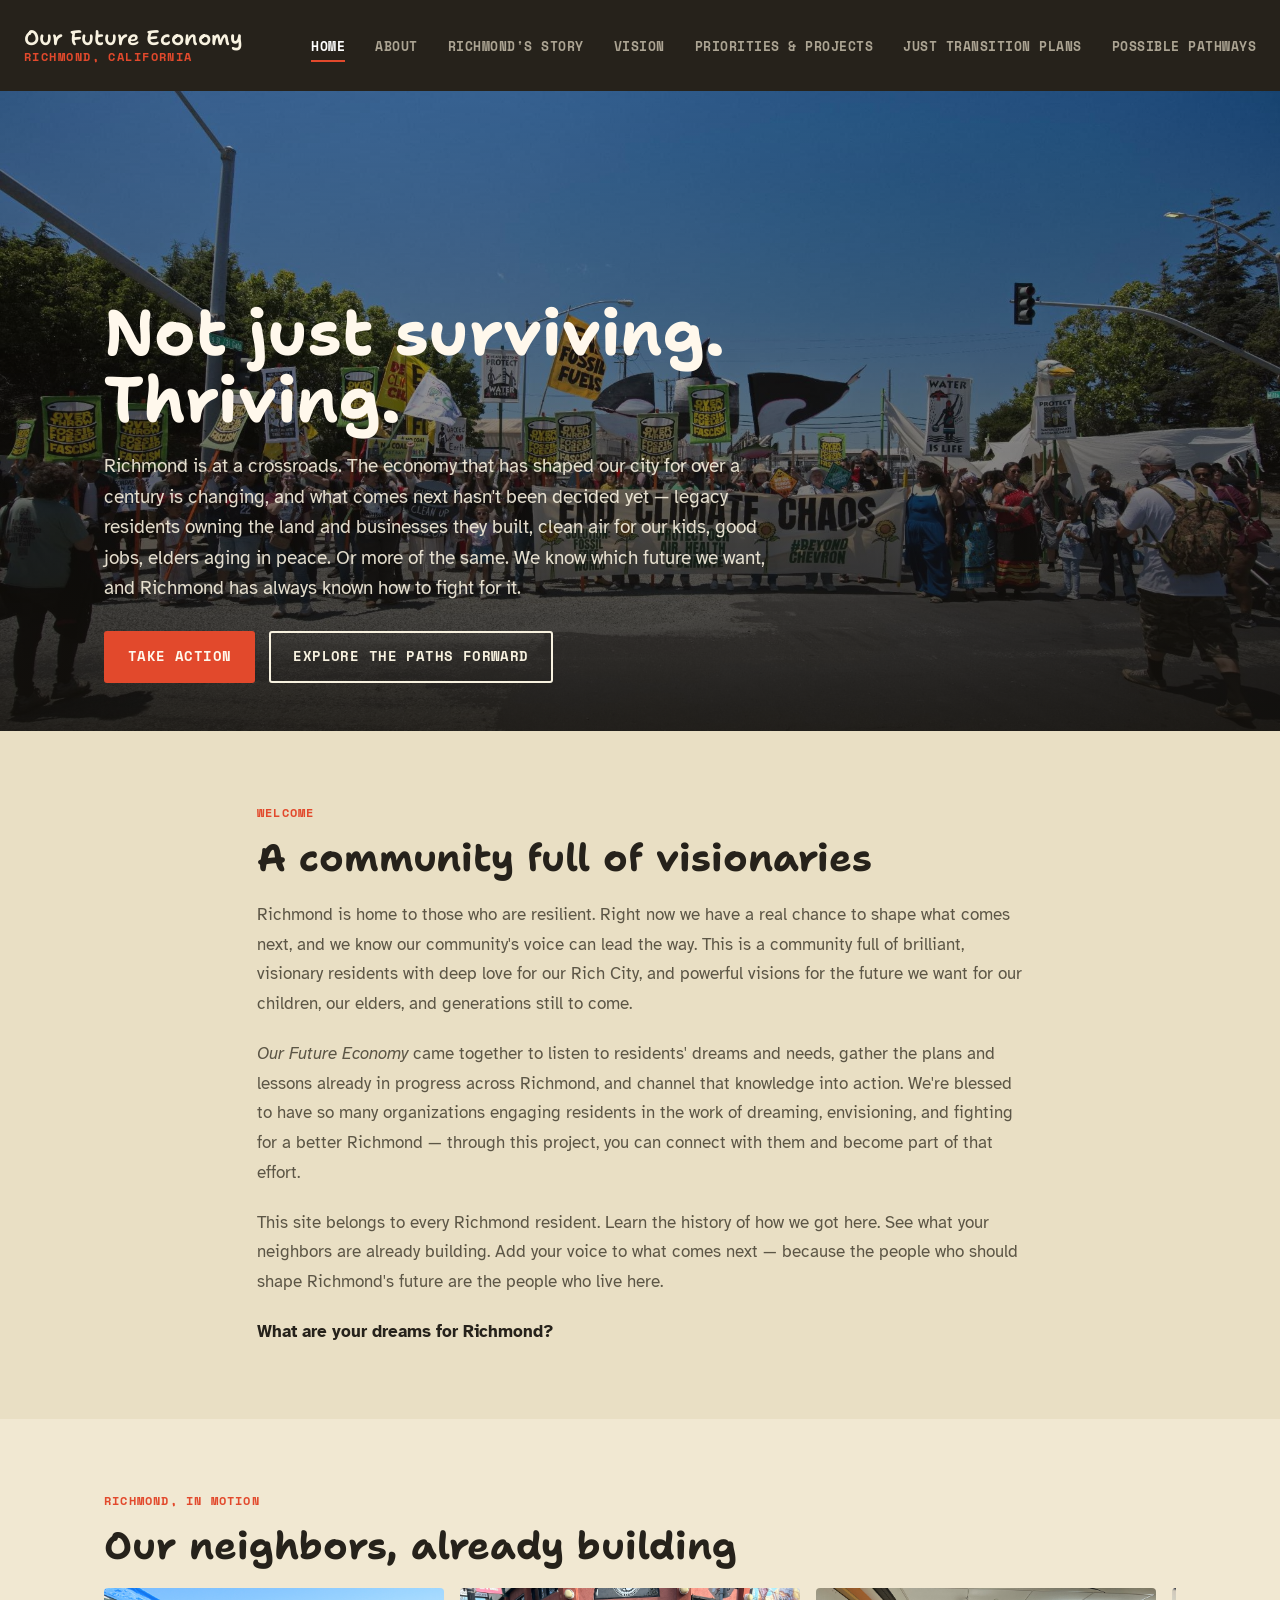
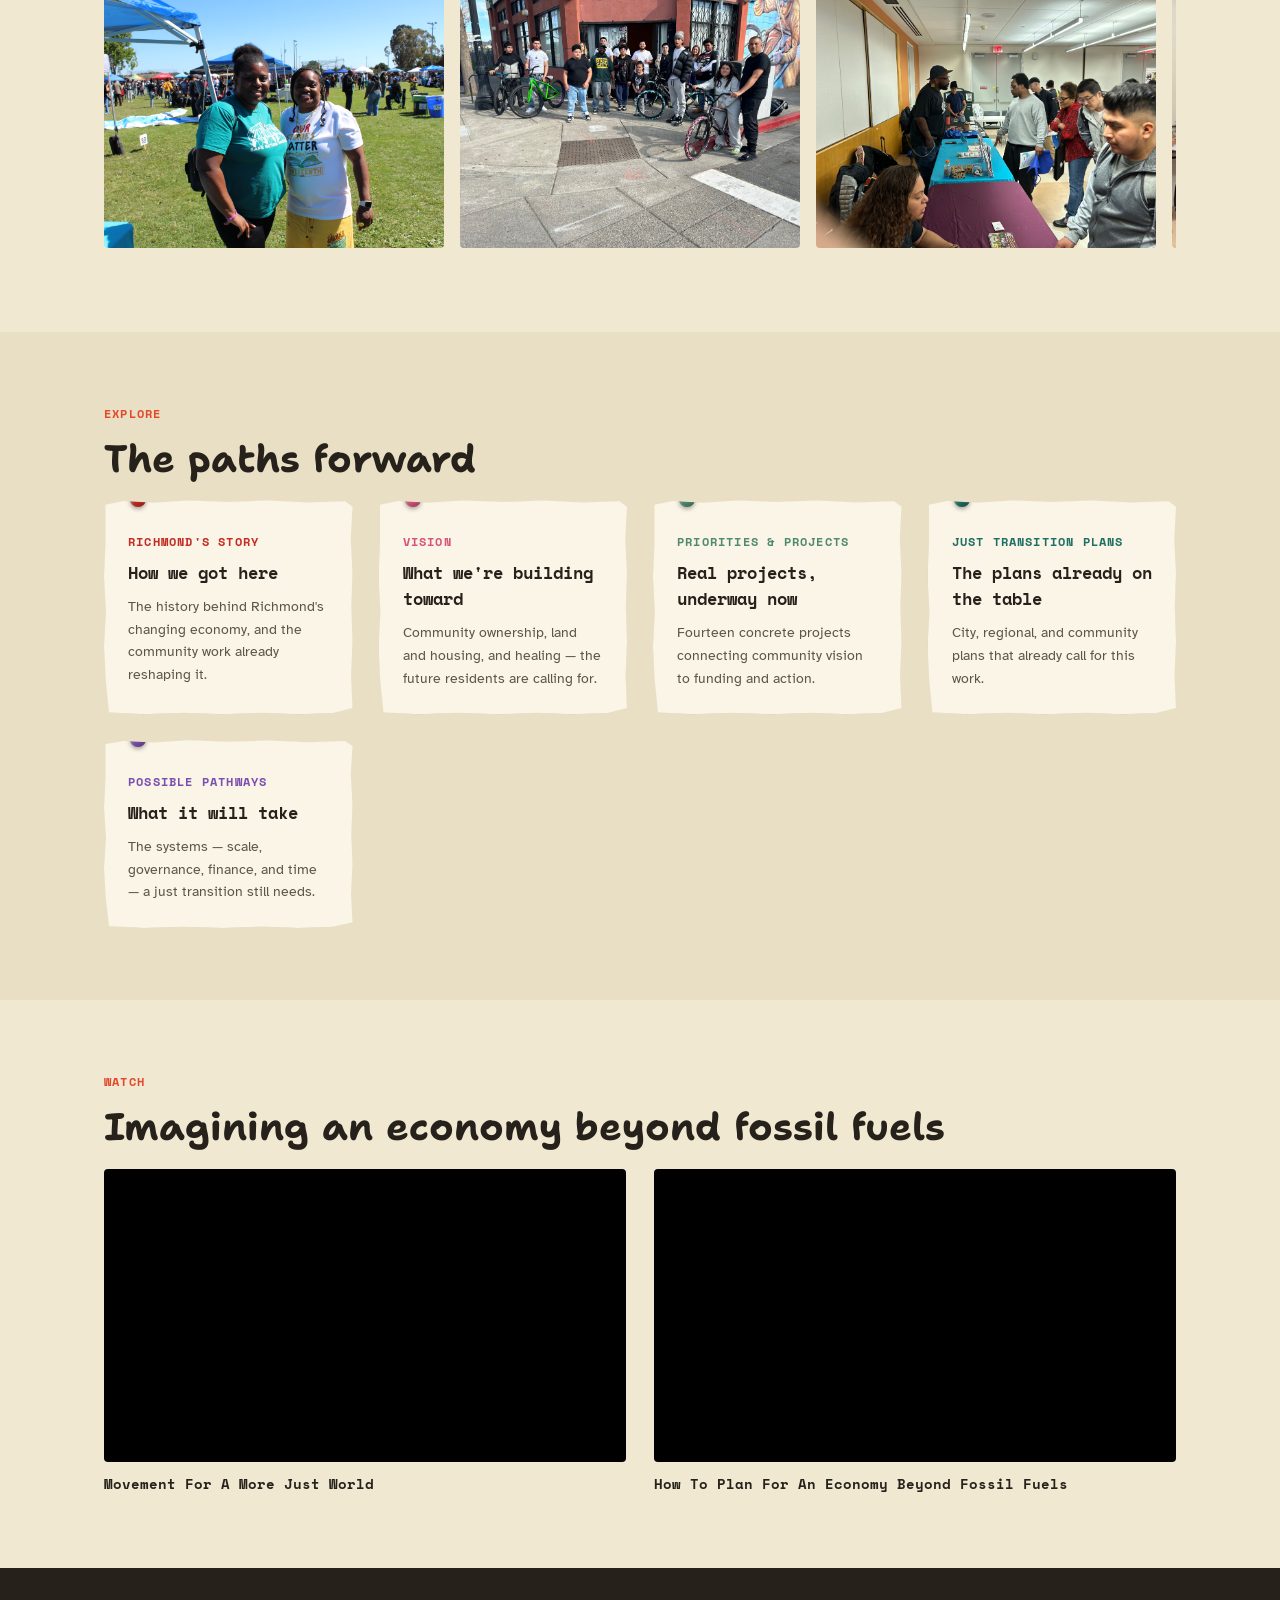
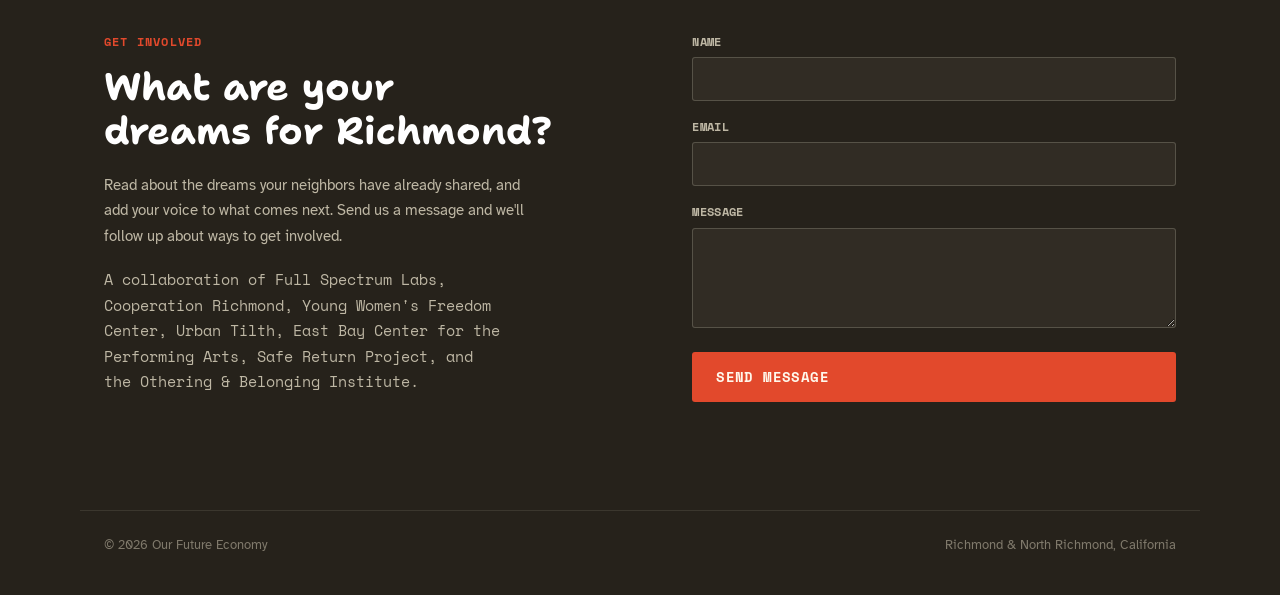
==== index.html @ fc6ba809 "Initial commit: OFE website draft for team review" ====
<!DOCTYPE html>
<html lang="en">
<head>
<meta charset="UTF-8">
<meta name="viewport" content="width=device-width, initial-scale=1.0">
<title>Our Future Economy — Richmond, CA</title>
<meta name="description" content="A community-led vision for Richmond and North Richmond's just transition to an economy beyond fossil fuels.">
<meta name="referrer" content="strict-origin-when-cross-origin">

<link rel="preconnect" href="https://fonts.googleapis.com">
<link rel="preconnect" href="https://fonts.gstatic.com" crossorigin>
<link href="https://fonts.googleapis.com/css2?family=Shantell+Sans:wght@400;600;700&family=Space+Mono:wght@400;700&family=Atkinson+Hyperlegible:wght@400;700&display=swap" rel="stylesheet">
<link rel="stylesheet" href="css/style.css">
</head>
<body class="page-home">
<a class="skip-link" href="#main">Skip to main content</a>

<header class="site-nav">
  <div class="wrap">
    <a class="logo" href="index.html">Our Future Economy<span class="logo-sub">Richmond, California</span></a>
    <button class="nav-toggle" type="button" aria-expanded="false" aria-controls="primary-nav">Menu</button>
    <ul class="nav-links" id="primary-nav">
      <li><a href="index.html" aria-current="page">Home</a></li>
      <li><a href="about.html">About</a></li>
      <li><a href="richmonds-story.html">Richmond's Story</a></li>
      <li><a href="vision.html">Vision</a></li>
      <li><a href="priorities-projects.html">Priorities &amp; Projects</a></li>
      <li><a href="just-transition-plans.html">Just Transition Plans</a></li>
      <li><a href="possible-pathways.html">Possible Pathways</a></li>
    </ul>
  </div>
</header>

<main id="main">

  <section class="hero" style="padding:0;">
    <img class="hero-img" src="assets/images/Home/end-climate-chaos-protest.JPG" alt="A large, diverse crowd of Richmond residents of all ages marching with signs reading &quot;End Climate Chaos,&quot; &quot;Protect Our Air, Health &amp; Climate,&quot; and &quot;Beyond Chevron.&quot;">
    <div class="hero-scrim"></div>
    <div class="hero-content">
      <div class="wrap">
        <h1>Not just surviving.<br>Thriving.</h1>
        <p class="hero-lede">Richmond is at a crossroads. The economy that has shaped our city for over a century is changing, and what comes next hasn't been decided yet — legacy residents owning the land and businesses they built, clean air for our kids, good jobs, elders aging in peace. Or more of the same. We know which future we want, and Richmond has always known how to fight for it.</p>
        <div class="hero-actions">
          <a class="btn btn-primary" href="#contact">Take Action</a>
          <a class="btn btn-outline" href="#paths-forward">Explore the Paths Forward</a>
        </div>
      </div>
    </div>
  </section>

  <section style="background:var(--paper-well);">
    <div class="section-narrow">
      <div class="eyebrow">Welcome</div>
      <h2>A community full of visionaries</h2>
      <div class="lede-copy">
        <p>Richmond is home to those who are resilient. Right now we have a real chance to shape what comes next, and we know our community's voice can lead the way. This is a community full of brilliant, visionary residents with deep love for our Rich City, and powerful visions for the future we want for our children, our elders, and generations still to come.</p>
        <p><em>Our Future Economy</em> came together to listen to residents' dreams and needs, gather the plans and lessons already in progress across Richmond, and channel that knowledge into action. We're blessed to have so many organizations engaging residents in the work of dreaming, envisioning, and fighting for a better Richmond — through this project, you can connect with them and become part of that effort.</p>
        <p>This site belongs to every Richmond resident. Learn the history of how we got here. See what your neighbors are already building. Add your voice to what comes next — because the people who should shape Richmond's future are the people who live here.</p>
        <p class="emphasis">What are your dreams for Richmond?</p>
      </div>
    </div>
  </section>

  <section>
    <div class="wrap">
      <div class="eyebrow">Richmond, in motion</div>
      <h2>Our neighbors, already building</h2>
      <div class="gallery">
        <img src="assets/images/Home/SRP-26 Juneteenth.JPG" alt="Two women smiling together at a Juneteenth community celebration in a park, wearing Safe Return Project and 'Our Stories Matter' shirts.">
        <img src="assets/images/Home/SRP-LAT&X-Bike Exchange26.jpeg" alt="Community members at a bike exchange event.">
        <img src="assets/images/Home/SRP-Outreach_HH25.jpeg" alt="Community outreach event with residents at an information table.">
        <img src="assets/images/Home/srp-presenting.jpeg" alt="A community organizer presenting to a seated group in a workshop space.">
        <img src="assets/images/Home/may-21-small-group.png" alt="Residents in a small-group discussion at a community planning event.">
      </div>
    </div>
  </section>

  <section id="paths-forward" style="background:var(--paper-well);">
    <div class="wrap">
      <div class="eyebrow">Explore</div>
      <h2>The paths forward</h2>
      <div class="paths-grid">
        <a class="card" href="richmonds-story.html" style="--tint:var(--story)">
          <div class="pin"></div>
          <div class="eyebrow">Richmond's Story</div>
          <h3>How we got here</h3>
          <p>The history behind Richmond's changing economy, and the community work already reshaping it.</p>
        </a>
        <a class="card" href="vision.html" style="--tint:var(--vision)">
          <div class="pin"></div>
          <div class="eyebrow">Vision</div>
          <h3>What we're building toward</h3>
          <p>Community ownership, land and housing, and healing — the future residents are calling for.</p>
        </a>
        <a class="card" href="priorities-projects.html" style="--tint:var(--projects)">
          <div class="pin"></div>
          <div class="eyebrow">Priorities &amp; Projects</div>
          <h3>Real projects, underway now</h3>
          <p>Fourteen concrete projects connecting community vision to funding and action.</p>
        </a>
        <a class="card" href="just-transition-plans.html" style="--tint:var(--plans)">
          <div class="pin"></div>
          <div class="eyebrow">Just Transition Plans</div>
          <h3>The plans already on the table</h3>
          <p>City, regional, and community plans that already call for this work.</p>
        </a>
        <a class="card" href="possible-pathways.html" style="--tint:var(--pathways)">
          <div class="pin"></div>
          <div class="eyebrow">Possible Pathways</div>
          <h3>What it will take</h3>
          <p>The systems — scale, governance, finance, and time — a just transition still needs.</p>
        </a>
      </div>
    </div>
  </section>

  <section>
    <div class="wrap">
      <div class="eyebrow">Watch</div>
      <h2>Imagining an economy beyond fossil fuels</h2>
      <div class="videos">
        <div>
          <div class="video-frame">
            <iframe src="https://www.youtube-nocookie.com/embed/zlkIO9d-Bw8" title="Movement For A More Just World" loading="lazy" referrerpolicy="strict-origin-when-cross-origin" allow="accelerometer; autoplay; clipboard-write; encrypted-media; gyroscope; picture-in-picture" allowfullscreen></iframe>
          </div>
          <p class="video-title">Movement For A More Just World</p>
        </div>
        <div>
          <div class="video-frame">
            <iframe src="https://www.youtube-nocookie.com/embed/_YW3OwvtH5U" title="How To Plan For An Economy Beyond Fossil Fuels" loading="lazy" referrerpolicy="strict-origin-when-cross-origin" allow="accelerometer; autoplay; clipboard-write; encrypted-media; gyroscope; picture-in-picture" allowfullscreen></iframe>
          </div>
          <p class="video-title">How To Plan For An Economy Beyond Fossil Fuels</p>
        </div>
      </div>
    </div>
  </section>

</main>

<footer class="site-footer" id="contact">
  <div class="wrap footer-grid">
    <div class="footer-copy">
      <div class="eyebrow">Get involved</div>
      <h2>What are your dreams for Richmond?</h2>
      <p>Read about the dreams your neighbors have already shared, and add your voice to what comes next. Send us a message and we'll follow up about ways to get involved.</p>
      <p class="footer-orgs">A collaboration of Full Spectrum Labs, Cooperation Richmond, Young Women's Freedom Center, Urban Tilth, East Bay Center for the Performing Arts, Safe Return Project, and the Othering &amp; Belonging Institute.</p>
    </div>
    <form class="contact-form" id="contact-form">
      <div class="field">
        <label for="f-name">Name</label>
        <input id="f-name" name="name" type="text" autocomplete="name" required>
      </div>
      <div class="field">
        <label for="f-email">Email</label>
        <input id="f-email" name="email" type="email" autocomplete="email" required>
      </div>
      <div class="field">
        <label for="f-message">Message</label>
        <textarea id="f-message" name="message" required></textarea>
      </div>
      <button class="btn btn-primary" type="submit">Send message</button>
      <p class="form-status" role="status"></p>
    </form>
  </div>
  <div class="wrap legal-line">
    <span>&copy; 2026 Our Future Economy</span>
    <span>Richmond &amp; North Richmond, California</span>
  </div>
</footer>

<script src="js/config.js"></script>
<script src="js/main.js"></script>
</body>
</html>
---- css/style.css ----
/* ===================================================================
   Our Future Economy — design system
   Paper/ink base + one accent color per page (set via body class),
   Shantell Sans for voice, Space Mono for records, Atkinson Hyperlegible for body.
   =================================================================== */

:root{
  --paper:#f1e8d2;
  --paper-card:#faf5e7;
  --paper-well:#e9dfc4;
  --ink:#26221b;
  --sub:#5c5646;
  --line:#d8cba8;

  --home:#e2492c;
  --story:#c42b22;
  --about:#5b4ee0;
  --vision:#d6547a;
  --plans:#1e6e63;
  --pathways:#7a4fb0;
  --projects:#4f8a6f;

  /* current-page accent, overridden per body class below */
  --accent: var(--home);

  --font-display:'Shantell Sans', sans-serif;
  --font-record:'Space Mono', monospace;
  --font-body:'Atkinson Hyperlegible', sans-serif;

  --max: 1120px;
}

body.page-home{ --accent: var(--home); }
body.page-story{ --accent: var(--story); }
body.page-about{ --accent: var(--about); }
body.page-vision{ --accent: var(--vision); }
body.page-plans{ --accent: var(--plans); }
body.page-pathways{ --accent: var(--pathways); }
body.page-projects{ --accent: var(--projects); }

*, *::before, *::after{ box-sizing:border-box; }

html{ scroll-behavior:smooth; }
@media (prefers-reduced-motion: reduce){
  html{ scroll-behavior:auto; }
  *{ animation-duration:0.001ms !important; animation-iteration-count:1 !important; transition-duration:0.001ms !important; }
}

body{
  margin:0;
  overflow-x:hidden;
  background:var(--paper);
  color:var(--ink);
  font-family:var(--font-body);
  font-size:17px;
  line-height:1.6;
  -webkit-font-smoothing:antialiased;
}

img{ max-width:100%; display:block; }

a{ color:inherit; }
a[target="_blank"]::after{
  content:"\2197";
  display:inline-block;
  margin-left:2px;
  font-size:.82em;
  transform:translateY(-1px);
}

.wrap{
  max-width:var(--max);
  margin:0 auto;
  padding:0 24px;
}

/* skip link */
.skip-link{
  position:absolute;
  left:-999px;
  top:0;
  background:#fff;
  color:#000;
  padding:10px 16px;
  z-index:1000;
  border-radius:0 0 4px 0;
}
.skip-link:focus{ left:0; }

:focus-visible{
  outline:3px solid var(--accent);
  outline-offset:2px;
}

/* ---------------- Nav ---------------- */
.site-nav{
  position:sticky;
  top:0;
  z-index:100;
  background:var(--ink);
}
.site-nav .wrap{
  max-width:1400px;
  display:flex;
  align-items:center;
  justify-content:space-between;
  gap:20px;
  padding-top:28px;
  padding-bottom:28px;
}
.site-nav .logo{
  display:flex;
  flex-direction:column;
  align-items:flex-start;
  gap:2px;
  font-family:var(--font-display);
  font-weight:600;
  font-size:21px;
  line-height:1;
  color:#f8f2e0;
  text-decoration:none;
  white-space:nowrap;
}
.site-nav .logo-sub{
  font-family:var(--font-record);
  font-weight:700;
  font-size:12px;
  letter-spacing:.12em;
  text-transform:uppercase;
  color:var(--accent);
}
.nav-toggle{
  display:none;
  background:none;
  border:1px solid #f1e8d244;
  color:#f8f2e0;
  border-radius:4px;
  padding:8px 12px;
  font-size:14px;
  font-family:var(--font-record);
}
.nav-links{
  display:flex;
  gap:30px;
  flex-wrap:wrap;
  list-style:none;
  margin:0;
  padding:0;
}
.nav-links a{
  font-family:'Space Mono', monospace;
  font-size:12.5px;
  font-weight:700;
  letter-spacing:.04em;
  text-transform:uppercase;
  color:#f1e8d2a8;
  text-decoration:none;
  padding-bottom:4px;
  border-bottom:2px solid transparent;
  white-space:nowrap;
}
.nav-links a:hover{ color:#fff; }
.nav-links a[aria-current="page"]{
  color:#fff;
  border-bottom-color:var(--accent);
}

@media (max-width:860px){
  .nav-toggle{ display:inline-block; }
  .nav-links{
    display:none;
    width:100%;
    flex-direction:column;
    gap:14px;
    padding:18px 0 6px;
  }
  .nav-links.open{ display:flex; }
  .site-nav .wrap{ flex-wrap:wrap; }
}

/* ---------------- Nav: "On This Page" section dropdown ---------------- */
.nav-dropdown{ position:relative; }
.nav-dropdown-toggle{
  background:none;
  border:none;
  cursor:pointer;
  display:inline-flex;
  align-items:center;
  gap:5px;
  font-family:'Space Mono', monospace;
  font-size:12.5px;
  font-weight:700;
  letter-spacing:.04em;
  text-transform:uppercase;
  color:#f1e8d2a8;
  padding-bottom:4px;
  border-bottom:2px solid transparent;
}
.nav-dropdown-toggle:hover{ color:#fff; }
.nav-dropdown-toggle::after{
  content:"▾";
  font-size:9px;
  transition:transform .15s ease;
}
.nav-dropdown.open .nav-dropdown-toggle{ color:#fff; }
.nav-dropdown.open .nav-dropdown-toggle::after{ transform:rotate(180deg); }
.nav-dropdown-menu{
  list-style:none;
  margin:0;
  padding:8px 0;
  position:absolute;
  top:calc(100% + 14px);
  right:0;
  background:var(--paper-card);
  border:1.5px solid var(--ink);
  min-width:250px;
  display:none;
  z-index:150;
}
.nav-dropdown.open .nav-dropdown-menu{ display:block; }
.nav-dropdown-menu a{
  display:block;
  padding:9px 18px;
  font-family:var(--font-body);
  font-size:14px;
  font-weight:400;
  text-transform:none;
  letter-spacing:normal;
  color:var(--ink);
  text-decoration:none;
  border-bottom:none;
}
.nav-dropdown-menu a:hover{ background:var(--paper-well); color:var(--accent); }

@media (max-width:860px){
  .nav-dropdown-menu{
    position:static;
    border:none;
    background:none;
    padding:4px 0 0 16px;
    min-width:0;
  }
  .nav-dropdown-toggle{ width:100%; justify-content:space-between; padding-right:2px; }
  .nav-dropdown-menu a{ padding:8px 0; }
}

/* ---------------- Buttons ---------------- */
.btn{
  display:inline-flex;
  align-items:center;
  gap:8px;
  font-family:var(--font-record);
  font-weight:700;
  font-size:13.5px;
  letter-spacing:.03em;
  text-transform:uppercase;
  text-decoration:none;
  padding:13px 22px;
  border-radius:3px;
  border:2px solid transparent;
  cursor:pointer;
}
.btn-primary{
  background:var(--accent);
  color:#fff8ec;
}
.btn-primary:hover{ filter:brightness(1.08); }
.btn-outline{
  background:transparent;
  border-color:var(--ink);
  color:var(--ink);
}
.btn-outline:hover{ background:var(--ink); color:var(--paper); }

/* ---------------- Hero ---------------- */
.hero{
  position:relative;
  color:#fff8ec;
  overflow:hidden;
}
.hero-img{
  width:100%;
  height:min(78vh, 640px);
  object-fit:cover;
  object-position:center 38%;
}
.hero-scrim{
  position:absolute;
  inset:0;
  background:linear-gradient(180deg, rgba(20,17,12,.15) 0%, rgba(20,17,12,.55) 62%, rgba(20,17,12,.86) 100%);
}
.hero-content{
  position:absolute;
  left:0; right:0; bottom:0;
  padding:0 0 48px;
}
.hero-content .wrap{ max-width:var(--max); }
.hero h1{
  font-family:var(--font-display);
  font-weight:700;
  font-size:clamp(36px, 6vw, 64px);
  line-height:1.05;
  margin:0 0 18px;
  text-wrap:balance;
  max-width:16ch;
}
.hero-lede{
  font-size:clamp(16px, 2vw, 19px);
  line-height:1.6;
  max-width:56ch;
  margin:0 0 28px;
  color:#f8f2e0e6;
}
.hero-actions{
  display:flex;
  gap:14px;
  flex-wrap:wrap;
}
.hero-actions .btn-outline{
  border-color:#f8f2e0;
  color:#f8f2e0;
}
.hero-actions .btn-outline:hover{ background:#f8f2e0; color:var(--ink); }

/* ---------------- Sections ---------------- */
section{ padding:72px 0; }
.section-narrow{ max-width:74ch; margin:0 auto; padding-left:24px; padding-right:24px; }

.eyebrow{
  font-family:var(--font-record);
  font-size:12px;
  font-weight:700;
  letter-spacing:.1em;
  text-transform:uppercase;
  color:var(--accent);
  margin:0 0 14px;
}
h2{
  font-family:var(--font-display);
  font-weight:700;
  font-size:clamp(26px, 3.6vw, 38px);
  line-height:1.15;
  margin:0 0 20px;
  text-wrap:balance;
}
.lede-copy p{
  font-size:17px;
  line-height:1.75;
  color:var(--sub);
  margin:0 0 20px;
}
.lede-copy p.emphasis{
  color:var(--ink);
  font-weight:700;
}
.lede-copy p:last-child{ margin-bottom:0; }

.callout{
  background:var(--paper-well);
  border-radius:6px;
  padding:36px 32px;
  margin-top:12px;
  text-align:center;
}
.callout h3{
  font-family:var(--font-display);
  font-size:clamp(22px,3vw,28px);
  margin:0 0 18px;
}

/* ---------------- Torn-edge cards ---------------- */
.card{
  --tint: var(--accent);
  background:var(--paper-card);
  padding:26px 24px 24px;
  position:relative;
  border-radius:2px;
  box-shadow:0 8px 20px -14px rgba(0,0,0,.4);
  clip-path: polygon(
    0.6% 2%, 8% 0.3%, 20% 1.1%, 34% 0%, 50% 0.8%, 66% 0.1%, 82% 1%, 97% 0.4%, 100% 3%,
    99.3% 18%, 100% 34%, 99.5% 50%, 100% 66%, 99.4% 82%, 100% 97%,
    92% 99.4%, 78% 100%, 64% 99.2%, 48% 100%, 32% 99.3%, 16% 100%, 2% 99%,
    0.7% 84%, 0% 68%, 0.8% 52%, 0% 36%, 0.6% 20%
  );
  text-decoration:none;
  color:inherit;
  display:block;
}
.card .pin{
  position:absolute;
  top:-9px;
  left:26px;
  width:16px;
  height:16px;
  border-radius:50%;
  background:var(--tint);
  box-shadow:0 2px 4px rgba(0,0,0,.35), inset -2px -2px 4px rgba(0,0,0,.25), inset 1.5px 1.5px 3px rgba(255,255,255,.4);
}
.card .eyebrow{ color:var(--tint); margin:6px 0 8px; }
.card h3{
  font-family:var(--font-record);
  font-size:16.5px;
  font-weight:700;
  margin:0 0 10px;
}
.card p{ font-size:14px; line-height:1.62; color:var(--sub); margin:0; }

.paths-grid{
  display:grid;
  grid-template-columns:repeat(auto-fit, minmax(230px, 1fr));
  gap:26px;
}

/* ---------------- Photo gallery ---------------- */
.gallery{
  display:grid;
  grid-auto-flow:column;
  grid-auto-columns:minmax(340px, 460px);
  gap:16px;
  overflow-x:auto;
  padding-bottom:12px;
  scroll-snap-type:x proximity;
}
.gallery img{
  scroll-snap-align:start;
  border-radius:4px;
  height:260px;
  object-fit:cover;
  width:100%;
}

/* ---------------- Video section ---------------- */
.videos{
  display:grid;
  grid-template-columns:repeat(auto-fit, minmax(300px,1fr));
  gap:28px;
}
.video-frame{
  position:relative;
  padding-top:56.25%;
  background:#000;
  border-radius:4px;
  overflow:hidden;
}
.video-frame iframe{
  position:absolute;
  inset:0;
  width:100%;
  height:100%;
  border:0;
}
.video-title{
  font-family:var(--font-record);
  font-size:13.5px;
  font-weight:700;
  margin:12px 0 0;
}
#community-voices{ padding-top:0; }
.videos-compact{
  grid-template-columns:repeat(4, 1fr);
  max-width:none;
  gap:16px;
}
@media (max-width:640px){
  .videos-compact{ grid-template-columns:repeat(2, 1fr); }
}
.video-frame-photo{ padding-top:100%; }
.video-frame-photo img{
  position:absolute;
  inset:0;
  width:100%;
  height:100%;
  object-fit:cover;
}
.play-badge{
  position:absolute;
  top:14px;
  right:14px;
  width:40px;
  height:40px;
  border-radius:50%;
  background:rgba(0,0,0,.6);
  color:#fff;
  display:flex;
  align-items:center;
  justify-content:center;
  font-size:14px;
  line-height:1;
}

/* ---------------- Interior page header (title-card image) ---------------- */
.page-header{
  padding:80px 0 4px;
  text-align:center;
}
.page-header img.title-card{
  max-width:420px;
  width:70%;
  margin:0 auto 1px;
}
/* ------- page-kicker is the eyebrow text over the title --------------- */
.page-header .page-kicker{
  font-family:var(--font-record);
  font-size:13px;
  font-weight:700;
  letter-spacing:.08em;
  text-transform:uppercase;
  color:var(--accent);
  margin-bottom:22px;
}

/* Richmond's Story header: title card centered like every other page,
   with the companion illustration pinned beside it via absolute positioning
   so it doesn't pull the title off-center. */
.page-header-story{
  position:relative;
}
.page-header-story .title-card{
  position:relative;
  left:-60px;
}
.page-header-story .title-side-art{
  position:static;
  max-width:210px;
  width:54%;
  margin:16px auto 0;
  opacity:.85;
}
@media (min-width:641px){
  .page-header-story .title-side-art{
    position:absolute;
    top:50%;
    right:4%;
    transform:translateY(-50%);
    max-width:320px;
    width:27%;
    margin:0;
  }
}

/* Priorities & Projects header: plain centered title card, no side art. */
.page-header-projects{ position:relative; }

/* ---------------- Disclosure ("Read more") ---------------- */
details.disclosure{
  margin-top:18px;
}
details.disclosure > summary{
  cursor:pointer;
  font-family:var(--font-record);
  font-size:13px;
  font-weight:700;
  letter-spacing:.02em;
  color:var(--accent);
  list-style:none;
  display:inline-flex;
  align-items:center;
  gap:7px;
  padding:4px 0;
}
details.disclosure > summary::-webkit-details-marker{ display:none; }
details.disclosure > summary::before{
  content:"+";
  display:inline-flex;
  align-items:center;
  justify-content:center;
  width:18px; height:18px;
  border-radius:50%;
  border:1.5px solid var(--accent);
  font-size:13px;
  line-height:1;
}
details.disclosure[open] > summary::before{ content:"–"; }
details.disclosure > summary:focus-visible{
  outline:2px solid var(--accent);
  outline-offset:3px;
  border-radius:3px;
}
details.disclosure .disclosure-body{
  margin-top:16px;
  padding-top:16px;
  border-top:1px solid var(--line);
}
details.disclosure .disclosure-body p{
  font-size:15.5px;
  line-height:1.72;
  color:var(--sub);
  margin:0 0 16px;
}
details.disclosure .disclosure-body p:last-child{ margin-bottom:0; }
details.disclosure .disclosure-body ul{
  margin:0 0 16px;
  padding-left:22px;
  color:var(--sub);
}
details.disclosure .disclosure-body ul li{
  font-size:15.5px;
  line-height:1.65;
  margin-bottom:8px;
}
details.disclosure .disclosure-body a{ color:var(--accent); text-decoration-thickness:1.5px; }

/* ---------------- Numbered timeline ---------------- */
.timeline{
  list-style:none;
  margin:0;
  padding:0;
  counter-reset:step;
  max-width:74ch;
}
.timeline li{
  counter-increment:step;
  display:grid;
  grid-template-columns:44px 1fr;
  gap:16px;
  padding:16px 0;
  border-top:1px solid var(--line);
}
.timeline li:first-child{ border-top:none; }
.timeline li::before{
  content:counter(step, decimal-leading-zero);
  font-family:var(--font-record);
  font-weight:700;
  font-size:16px;
  color:var(--accent);
  line-height:1.6;
}
.timeline .when{
  font-family:var(--font-record);
  font-size:14.5px;
  font-weight:700;
  text-transform:uppercase;
  letter-spacing:.04em;
  color:var(--ink);
  display:block;
  margin-bottom:3px;
}
.timeline p{
  font-size:17px;
  line-height:1.6;
  color:var(--sub);
  margin:0;
}
.timeline a{ color:var(--accent); font-weight:700; }

/* ---------------- Bio cards ---------------- */
.bio-grid{
  display:grid;
  grid-template-columns:repeat(auto-fit, minmax(280px, 1fr));
  gap:24px;
}
.bio-card{
  --tint: var(--accent);
}
.bio-card .bio-logo{
  display:flex;
  align-items:center;
  justify-content:center;
  height:44px;
  margin:2px 0 14px;
}
.bio-card .bio-logo img{
  display:block;
  width:auto;
  height:auto;
  max-height:100%;
  max-width:170px;
  object-fit:contain;
}
.bio-card h3{
  font-family:var(--font-record);
  font-size:16px;
  font-weight:700;
  margin:2px 0 10px;
  color:var(--ink);
}
.bio-card p{
  font-size:14.5px;
  line-height:1.65;
  color:var(--sub);
  margin:0 0 4px;
}
.bio-card figure{ margin:16px 0 0; }
.bio-card figure img{ border-radius:3px; }
.bio-card figure figcaption{
  font-family:var(--font-record);
  font-size:10.5px;
  color:var(--sub);
  margin-top:6px;
}

/* ---------------- Timeline + side photos layout ---------------- */
.timeline-layout{
  display:grid;
  grid-template-columns:1.15fr 1fr;
  gap:48px;
  align-items:start;
}
@media (max-width:860px){
  .timeline-layout{ grid-template-columns:1fr; }
}
.timeline-photos{
  display:grid;
  grid-template-columns:1fr;
  gap:44px;
  max-width:300px;
  justify-self:center;
  margin-top:16px;
}
.timeline-photos figure{ margin:0; }
.timeline-photos img{
  width:100%;
  height:150px;
  object-fit:cover;
  border-radius:5px;
  box-shadow:0 6px 14px -10px rgba(0,0,0,.4);
}
.timeline-photos figcaption{
  font-family:var(--font-record);
  font-size:11px;
  color:var(--sub);
  margin-top:8px;
}

/* ---------------- Alternating spine timeline (Changing Economies) ---------------- */
.spine-timeline{
  position:relative;
  margin-top:8px;
}
.spine-timeline::before{
  content:"";
  position:absolute;
  left:50%;
  top:0;
  bottom:0;
  width:2px;
  background:var(--line);
  transform:translateX(-1px);
}
.spine-row{
  position:relative;
  display:grid;
  grid-template-columns:1fr 52px 1fr;
  align-items:start;
}
.spine-row .dot-col{
  grid-column:2;
  display:flex;
  justify-content:center;
  padding-top:30px;
}
.spine-row .dot{
  width:15px;
  height:15px;
  border-radius:50%;
  background:var(--accent);
  box-shadow:0 0 0 5px var(--paper);
  position:relative;
  z-index:2;
}
.spine-card{
  display:flex;
  align-items:flex-start;
  gap:16px;
  padding:26px 0;
  max-width:500px;
}
.spine-card-text{ flex:1; min-width:0; }
.spine-card-media{
  flex:0 0 88px;
  width:88px;
  height:88px;
  border-radius:6px;
  overflow:hidden;
  box-shadow:0 6px 14px -10px rgba(0,0,0,.4);
}
.spine-card-media img{
  width:100%;
  height:100%;
  object-fit:cover;
  display:block;
}
.spine-row.era-left .spine-card{ grid-column:1; justify-self:end; padding-right:32px; }
.spine-row.era-right .spine-card{ grid-column:3; justify-self:start; padding-left:32px; }
.spine-row.era-left .spine-card-text{ text-align:right; }
.spine-row.era-right .spine-card-text{ text-align:left; }
.spine-card .when{
  display:block;
  font-family:var(--font-record);
  font-size:12.5px;
  font-weight:700;
  letter-spacing:.04em;
  text-transform:uppercase;
  color:var(--accent);
  margin-bottom:6px;
}
.spine-card h3{
  font-family:var(--font-display);
  font-size:21px;
  font-weight:700;
  margin:0 0 10px;
}
.spine-card p{ font-size:15px; line-height:1.65; color:var(--sub); margin:0 0 12px; }
.spine-row.era-left .disclosure-body{ text-align:left; }

.spine-connector{
  position:relative;
  display:grid;
  grid-template-columns:1fr 52px 1fr;
  align-items:center;
  min-height:100px;
  padding:8px 0;
}
.spine-connector .connector-text{
  grid-column:1 / -1;
  position:relative;
  z-index:2;
  text-align:center;
  font-family:var(--font-record);
  font-style:normal;
  font-weight:600;
  font-size:16px;
  line-height:1.35;
  color:var(--accent);
  max-width:550px;
  margin:0 auto;
  padding:4px 4px;
  background:var(--paper-well);
}
.spine-connector .connector-text::before,
.spine-connector .connector-text::after{
  content:"";
  display:inline-block;
  width:14px;
  height:1px;
  background:var(--accent);
  vertical-align:middle;
  margin:0 8px;
}

@media (max-width:820px){
  .spine-timeline::before{ left:20px; }
  .spine-row{ grid-template-columns:40px 1fr; }
  .spine-row .dot-col{ grid-column:1; justify-content:flex-start; padding-top:8px; }
  .spine-card-media{ flex:0 0 64px; width:64px; height:64px; }
  .spine-row.era-left .spine-card-text,
  .spine-row.era-right .spine-card-text{ text-align:left; }
  .spine-row.era-left .spine-card,
  .spine-row.era-right .spine-card{
    grid-column:2;
    justify-self:start;
    padding:14px 0 16px 16px;
    max-width:none;
  }
  .spine-connector{ grid-template-columns:40px 1fr; min-height:0; }
  .spine-connector .connector-text{
    grid-column:2;
    text-align:left;
    margin:0;
    max-width:none;
    padding:14px 0 14px 14px;
    background:none;
  }
}

/* ---------------- Grouped milestones list ---------------- */
.milestone-group{ margin-bottom:40px; }
.milestone-group:last-child{ margin-bottom:0; }
.milestone-group h3{
  font-family:var(--font-record);
  font-size:20px;
  font-weight:700;
  letter-spacing:.06em;
  text-transform:uppercase;
  color:var(--accent);
  border-bottom:1px solid var(--line);
  padding-bottom:10px;
  margin:0 0 16px;
}
.milestone-list{
  list-style:none;
  margin:0;
  padding:0 0 0 26px;
  position:relative;
}
.milestone-list::before{
  content:"";
  position:absolute;
  left:5px;
  top:8px;
  bottom:8px;
  width:1px;
  background:var(--line);
}
.milestone-list li{
  position:relative;
  background:var(--paper-card);
  border:1px solid var(--line);
  border-radius:6px;
  padding:14px 16px;
  margin:0 0 12px;
  font-size:15.5px;
  line-height:1.6;
  color:var(--sub);
}
.milestone-list li:last-child{ margin-bottom:0; }
.milestone-list > li::before{
  content:"";
  position:absolute;
  left:-21px;
  top:22px;
  width:9px;
  height:9px;
  border-radius:50%;
  background:var(--accent);
  box-shadow:0 0 0 3px var(--paper);
}
.milestone-list li.sub{
  list-style:none;
  margin-left:22px;
  margin-top:-2px;
  padding:10px 14px;
  font-size:13.5px;
  background:var(--paper);
  border-style:dashed;
}
.milestone-list .milestone-list{ padding-left:0; margin-top:10px; }
.milestone-list .milestone-list::before{ display:none; }
.milestone-list li.sub::before{ content:none; }
.milestone-list li.highlight{
  background:var(--paper);
  border-color:var(--accent);
  border-left-width:4px;
}
.milestone-list li.highlight::before{
  width:11px;
  height:11px;
  left:-22px;
}
.milestone-list a{ color:var(--accent); font-weight:700; text-decoration-thickness:1.5px; }

.entry-tag{
  display:inline;
  font-family:var(--font-record);
  font-size:16.5px;
  font-weight:700;
  letter-spacing:.02em;
  text-transform:uppercase;
  color:var(--accent);
}
.entry-year{
  display:inline;
  font-family:var(--font-record);
  font-size:16.5px;
  font-weight:700;
  color:var(--sub);
  margin-left:8px;
}
.entry-year::before{ content:"— "; color:var(--line); }
.entry-title{
  display:block;
  font-size:16.5px;
  font-weight:700;
  color:var(--ink);
  margin:4px 0 4px;
  line-height:1.35;
}
.entry-title a{
  color:var(--ink);
  text-decoration:underline;
  text-decoration-color:var(--accent);
  text-decoration-thickness:1.5px;
}
.entry-title a:hover{ color:var(--accent); }
.entry-desc{
  margin:0;
  color:var(--sub);
  font-size:14.5px;
  line-height:1.55;
}
.milestone-list li.highlight .entry-tag,
.milestone-list li.highlight .entry-year,
.milestone-list li.highlight .entry-title{ font-size:17.5px; }

@media(max-width:640px){
  .milestone-list{ padding-left:20px; }
  .milestone-list::before{ left:4px; }
  .milestone-list > li::before{ left:-16px; width:7px; height:7px; }
  .milestone-list li.highlight::before{ width:9px; height:9px; left:-17px; }
}

/* ---------------- Vision themes (image + copy + related projects) ---------------- */
.vision-theme{
  display:grid;
  grid-template-columns:220px 1fr;
  gap:40px;
  align-items:start;
  margin-top:8px;
}
@media (max-width:760px){
  .vision-theme{ grid-template-columns:1fr; }
}
.vision-theme-media{
  width:100%;
  aspect-ratio:4 / 5;
  border:1.5px dashed var(--line);
  border-radius:6px;
  background:var(--paper-card);
  display:flex;
  align-items:center;
  justify-content:center;
  text-align:center;
  color:var(--sub);
  font-family:var(--font-record);
  font-size:11px;
  letter-spacing:.04em;
  text-transform:uppercase;
  line-height:1.5;
  position:sticky;
  top:96px;
}
.vision-theme-body .lede-copy{ max-width:66ch; }

.related-projects{
  margin-top:28px;
  padding-top:20px;
  border-top:1px solid var(--line);
}
.related-projects-label{
  display:block;
  font-family:var(--font-record);
  font-size:12px;
  font-weight:700;
  letter-spacing:.06em;
  text-transform:uppercase;
  color:var(--accent);
  margin-bottom:10px;
}
.related-projects ul{
  list-style:none;
  margin:0;
  padding:0;
  display:flex;
  flex-wrap:wrap;
  gap:10px;
}
.related-projects li a{
  display:inline-block;
  font-family:var(--font-record);
  font-size:12.5px;
  font-weight:700;
  color:var(--ink);
  background:var(--paper-card);
  border:1px solid var(--line);
  padding:7px 14px;
  border-radius:20px;
  text-decoration:none;
}
.related-projects li a:hover{ border-color:var(--accent); color:var(--accent); }
.related-projects li a[target="_blank"]::after{ content:none; }

/* ---------------- Light-background form (Vision page: share your ideas) ---------------- */
.idea-form{
  display:flex;
  flex-direction:column;
  gap:22px;
}
.idea-form .field{ border:0; margin:0; padding:0; }
.idea-form .field label,
.idea-form .field legend{
  display:block;
  font-family:var(--font-record);
  font-size:12px;
  font-weight:700;
  letter-spacing:.03em;
  text-transform:uppercase;
  color:var(--sub);
  margin-bottom:10px;
  padding:0;
}
.idea-form .field input[type="text"],
.idea-form .field textarea{
  width:100%;
  font-family:var(--font-body);
  font-size:15px;
  padding:12px 14px;
  border-radius:3px;
  border:1px solid var(--line);
  background:var(--paper-card);
  color:var(--ink);
}
.idea-form .field input[type="text"]:focus,
.idea-form .field textarea:focus{
  outline:2px solid var(--accent);
  outline-offset:1px;
}
.idea-form .field textarea{ resize:vertical; min-height:110px; }

.checkbox-grid{
  display:grid;
  grid-template-columns:repeat(auto-fit, minmax(220px, 1fr));
  gap:12px 20px;
}
.checkbox-grid label{
  display:flex;
  align-items:flex-start;
  gap:10px;
  font-family:var(--font-body);
  font-size:14.5px;
  font-weight:400;
  text-transform:none;
  letter-spacing:normal;
  color:var(--ink);
  line-height:1.4;
  cursor:pointer;
  margin:0;
}
.checkbox-grid input[type="checkbox"]{
  margin-top:3px;
  accent-color:var(--accent);
  width:16px;
  height:16px;
  flex:0 0 16px;
  padding:0;
  border:1px solid var(--line);
  background:var(--paper-card);
  color:inherit;
}
.idea-form .form-status{
  font-family:var(--font-record);
  font-size:13px;
  color:var(--sub);
  min-height:1.4em;
  margin:12px 0 0;
}
.idea-form .form-status[data-state="ok"]{ color:#3f7d52; }
.idea-form .form-status[data-state="error"]{ color:#b1462f; }

/* ---------------- Footer / contact ---------------- */
.site-footer{
  background:var(--ink);
  color:#f1e8d2;
  padding:64px 0 40px;
}
.site-footer h2{ color:#fff; }
.site-footer .eyebrow{ color:var(--accent); }
.footer-grid{
  display:grid;
  grid-template-columns:1.1fr 1fr;
  gap:56px;
}
@media (max-width:760px){
  .footer-grid{ grid-template-columns:1fr; gap:40px; }
}
.footer-copy p{
  color:#f1e8d2c0;
  font-size:15px;
  line-height:1.7;
  max-width:44ch;
}
.footer-orgs{
  margin-top:18px;
  font-family:var(--font-record);
  font-size:12px;
  color:#f1e8d290;
  line-height:1.8;
}

.contact-form{
  display:flex;
  flex-direction:column;
  gap:16px;
}
.field label{
  display:block;
  font-family:var(--font-record);
  font-size:12px;
  font-weight:700;
  letter-spacing:.03em;
  text-transform:uppercase;
  color:#f1e8d2c0;
  margin-bottom:6px;
}
.field input, .field textarea{
  width:100%;
  font-family:var(--font-body);
  font-size:15px;
  padding:12px 14px;
  border-radius:3px;
  border:1px solid #f1e8d233;
  background:#f1e8d20d;
  color:#fff8ec;
}
.field input:focus, .field textarea:focus{
  background:#f1e8d21a;
}
.field textarea{ resize:vertical; min-height:100px; }
.form-status{
  font-family:var(--font-record);
  font-size:13px;
  min-height:1.4em;
}
.form-status[data-state="ok"]{ color:#8fd3a8; }
.form-status[data-state="error"]{ color:#f0a58a; }

.legal-line{
  margin-top:48px;
  padding-top:24px;
  border-top:1px solid #f1e8d21a;
  font-size:12.5px;
  color:#f1e8d270;
  display:flex;
  justify-content:space-between;
  flex-wrap:wrap;
  gap:10px;
}

/* ---------------- Plan card ("Card Catalog") ---------------- */
.plan-grid{
  display:grid;
  grid-template-columns:repeat(auto-fit, minmax(340px, 1fr));
  gap:28px;
  align-items:stretch;
}
.catalog-card{
  display:flex;
  flex-direction:column;
  height:100%;
  background:var(--paper-card);
  padding:28px 26px 24px;
  border-radius:2px;
  box-shadow:0 8px 20px -14px rgba(0,0,0,.4);
  clip-path: polygon(
    0.6% 2%, 8% 0.3%, 20% 1.1%, 34% 0%, 50% 0.8%, 66% 0.1%, 82% 1%, 97% 0.4%, 100% 3%,
    99.3% 18%, 100% 34%, 99.5% 50%, 100% 66%, 99.4% 82%, 100% 97%,
    92% 99.4%, 78% 100%, 64% 99.2%, 48% 100%, 32% 99.3%, 16% 100%, 2% 99%,
    0.7% 84%, 0% 68%, 0.8% 52%, 0% 36%, 0.6% 20%
  );
}
.catalog-stamp{
  display:inline-flex;
  align-items:center;
  align-self:flex-start;
  font-family:var(--font-record);
  font-size:12px;
  font-weight:700;
  letter-spacing:.07em;
  text-transform:uppercase;
  color:var(--paper-card);
  background:var(--accent);
  border-radius:2px;
  padding:6px 12px;
  transform:rotate(-1.5deg);
}
.catalog-card h3{
  font-family:var(--font-display);
  font-weight:700;
  font-size:21px;
  margin:16px 0 4px;
  line-height:1.25;
}
.catalog-source{
  font-style:italic;
  font-size:13px;
  color:var(--sub);
  margin:0 0 14px;
}
.catalog-card p.desc{ font-size:14.5px; line-height:1.65; color:var(--ink); margin:0 0 16px; }
.catalog-tags{ display:flex; flex-wrap:wrap; gap:10px; margin:0 0 14px; }
.catalog-tags span{
  font-family:var(--font-record);
  font-size:11px;
  font-weight:700;
  letter-spacing:.03em;
  color:var(--accent);
  background:transparent;
  border:1px solid var(--accent);
  border-radius:3px;
  padding:5px 12px;
}
.catalog-cadence{ font-size:12.5px; font-style:italic; color:var(--sub); margin:0 0 20px; }
.catalog-actions{ display:flex; flex-wrap:wrap; gap:10px; margin-top:auto; }

.btn-accent-outline{
  background:transparent;
  border-color:var(--tint, var(--accent));
  color:var(--tint, var(--accent));
}
.btn-accent-outline:hover{
  background:var(--tint, var(--accent));
  color:var(--paper-card);
  border-color:var(--tint, var(--accent));
}

/* Plan card modal — "catalog drawer" */
.modal-backdrop{
  position:fixed;
  inset:0;
  background:rgba(20,17,12,.55);
  z-index:200;
  display:none;
  align-items:flex-start;
  justify-content:center;
  padding:5vh 20px;
  overflow-y:auto;
}
.modal-backdrop.open{ display:flex; }
.catalog-modal{
  position:relative;
  width:min(620px, 100%);
  background:var(--paper);
  border:2px solid var(--ink);
  padding:34px 32px 30px;
  margin:auto 0;
}
.catalog-modal::before{
  content:"";
  position:absolute;
  left:32px;
  right:32px;
  top:10px;
  height:3px;
  border-top:1.5px solid var(--line);
  border-bottom:1.5px solid var(--line);
}
.modal-close{
  position:absolute;
  top:16px;
  right:16px;
  width:36px;
  height:36px;
  border:1.5px solid var(--ink);
  background:var(--paper);
  color:var(--ink);
  font-size:18px;
  line-height:1;
  cursor:pointer;
  border-radius:2px;
}
.catalog-modal h2{
  font-family:var(--font-display);
  font-weight:700;
  font-size:26px;
  margin:18px 0 4px;
  line-height:1.2;
}
.modal-section{ margin-top:24px; }
.modal-section-label{
  font-family:var(--font-record);
  font-size:12px;
  font-weight:700;
  letter-spacing:.06em;
  text-transform:uppercase;
  color:var(--accent);
  border-bottom:2px solid var(--accent);
  padding-bottom:8px;
  margin-bottom:12px;
}
.modal-section p{ font-size:14.5px; line-height:1.68; color:var(--ink); margin:0 0 10px; }
.modal-section p:last-child{ margin-bottom:0; }
.catalog-group{ margin-bottom:10px; }
.catalog-group:last-child{ margin-bottom:0; }
.catalog-group-name{
  display:flex;
  align-items:center;
  gap:8px;
  font-weight:700;
  font-size:12px;
  letter-spacing:.04em;
  text-transform:uppercase;
  color:var(--sub);
  margin-bottom:2px;
}
.catalog-group-name::before{
  content:"";
  width:6px;
  height:6px;
  background:var(--accent);
  flex:none;
}
.catalog-doclist{ list-style:none; margin:0 0 0 14px; padding:0; }
.catalog-doclist li{
  padding:4px 0;
  border-bottom:1px dashed var(--line);
  font-size:13.5px;
  line-height:1.4;
}
.catalog-doclist li:last-child{ border-bottom:none; }
.catalog-doclist .doc-title-row{
  display:flex;
  align-items:baseline;
  justify-content:space-between;
  gap:10px;
}
.catalog-doclist a, .catalog-doclist .doc-name{ font-weight:700; color:var(--accent); }
.catalog-doclist .doc-date{
  font-family:var(--font-record);
  font-size:10.5px;
  color:var(--sub);
  white-space:nowrap;
  flex:none;
}
.catalog-doclist .doc-desc{ display:block; color:var(--sub); margin-top:1px; font-size:12.5px; line-height:1.45; }
.catalog-modal .modal-cta{
  display:flex;
  align-items:center;
  justify-content:center;
  gap:8px;
  width:100%;
  margin-top:26px;
  padding-top:22px;
  border-top:1px solid var(--line);
}
.catalog-modal .modal-cta .btn{ width:100%; justify-content:center; }

@media (max-width:520px){
  .catalog-modal{ padding:26px 20px 24px; }
}

/* ---------------- Shared modal detail-view parts (Plan + Project cards) ---------------- */
.item-list{ display:flex; flex-direction:column; }
.item-row{ padding:12px 0; border-bottom:1px dashed var(--line); }
.item-row:first-child{ padding-top:0; }
.item-row:last-child{ padding-bottom:0; border-bottom:none; }
.item-label{ font-weight:700; font-size:14px; color:var(--ink); margin-bottom:3px; }
.item-body{ font-size:13.5px; line-height:1.55; color:var(--sub); }
.credit-row{ display:flex; justify-content:space-between; gap:16px; padding:9px 0; border-bottom:1px dashed var(--line); font-size:13.5px; }
.credit-row:last-child{ border-bottom:none; }
.credit-org{ font-weight:700; color:var(--ink); }
.credit-role{ color:var(--sub); text-align:right; white-space:nowrap; }

.contact-block{ margin:0; }
.contact-label{
  font-family:var(--font-record);
  font-size:11.5px;
  font-weight:700;
  text-transform:uppercase;
  letter-spacing:.06em;
  color:var(--sub);
  margin-bottom:3px;
}
.contact-name{ font-weight:700; font-size:14.5px; color:var(--ink); line-height:1.3; }
.contact-title{ font-size:13px; color:var(--sub); margin-top:1px; line-height:1.3; }
.contact-email{ font-size:13px; margin-top:2px; }

/* ---------------- Project card ("Priority Ticket") ---------------- */
.project-grid{
  display:grid;
  grid-template-columns:repeat(auto-fit, minmax(360px, 1fr));
  gap:28px;
  align-items:stretch;
}
.ticket-card{
  height:100%;
  display:flex;
  background:var(--paper-card);
  border-radius:2px;
  box-shadow:0 8px 20px -14px rgba(0,0,0,.4);
  overflow:hidden;
}
.ticket-stub{
  flex:0 0 56px;
  background:var(--tint, var(--accent));
  color:var(--paper-card);
  display:flex;
  align-items:center;
  justify-content:center;
  position:relative;
  background-image: repeating-linear-gradient(to bottom, transparent 0 6px, rgba(0,0,0,.14) 6px 7px);
}
.ticket-stub::after{
  content:"";
  position:absolute;
  right:-1px;
  top:0;
  bottom:0;
  width:0;
  border-right:2px dashed var(--paper-card);
}
.ticket-stub span{
  writing-mode:vertical-rl;
  transform:rotate(180deg);
  font-family:var(--font-record);
  font-weight:700;
  font-size:11px;
  letter-spacing:.1em;
  text-transform:uppercase;
}
.ticket-body{
  display:flex;
  flex-direction:column;
  padding:22px 24px 22px 22px;
  flex:1;
  min-width:0;
}
.ticket-card h3{
  font-family:var(--font-display);
  font-weight:700;
  font-size:21px;
  margin:0 0 12px;
  line-height:1.2;
}
.ticket-card p.desc{ font-size:14px; line-height:1.6; color:var(--sub); margin:0 0 14px; }
.ticket-chips{ display:flex; flex-wrap:wrap; gap:8px; margin:0 0 16px; }
.ticket-chips span{
  font-family:var(--font-record);
  font-size:10.5px;
  color:var(--ink);
  background:var(--paper);
  border-radius:20px;
  padding:5px 11px;
}
.ticket-footer{
  font-family:var(--font-record);
  font-size:11px;
  color:var(--sub);
  margin:0 0 18px;
  line-height:1.6;
}
.ticket-footer b{ color:var(--ink); }
.ticket-actions{ display:flex; flex-wrap:wrap; gap:10px; margin-top:auto; }

.ticket-modal{
  position:relative;
  width:min(640px, 100%);
  background:var(--paper);
  border:2px solid var(--ink);
  margin:auto 0;
  overflow:hidden;
  max-height:86vh;
  display:flex;
  flex-direction:column;
}
.ticket-modal-scroll{ overflow-y:auto; flex:1 1 auto; min-height:0; }
.ticket-modal-banner{
  background:var(--tint, var(--accent));
  color:var(--paper-card);
  padding:20px 32px;
}
.ticket-modal-banner .kicker{
  font-family:var(--font-record);
  font-size:11px;
  font-weight:700;
  text-transform:uppercase;
  letter-spacing:.08em;
  opacity:.85;
}
.ticket-modal-banner h2{ font-family:var(--font-display); font-weight:700; font-size:24px; margin:4px 0 0; }
.ticket-modal-body{ padding:28px 32px 30px; }
.ticket-modal .modal-close{ background:var(--tint, var(--accent)); border-color:var(--paper-card); color:var(--paper-card); }
.ticket-modal-footer{
  flex:0 0 auto;
  background:var(--paper-well);
  border-top:2px solid var(--ink);
  padding:12px 32px;
  box-shadow:0 -8px 16px -14px rgba(0,0,0,.35);
}
.ticket-modal-footer-row{
  display:flex;
  align-items:center;
  justify-content:space-between;
  gap:20px;
}
.ticket-modal-footer .btn{ flex:0 0 auto; white-space:nowrap; }

@media (max-width:520px){
  .ticket-card{ max-width:100%; }
  .ticket-modal-body{ padding:24px 20px 26px; }
  .ticket-modal-footer{ padding:12px 20px; }
  .ticket-modal-footer-row{ flex-direction:column; align-items:stretch; gap:14px; }
  .ticket-modal-footer .btn{ justify-content:center; }
}

/* Priority buckets — each borrows a different page's accent color */
.bucket-ownership{ --tint: var(--home); }
.bucket-housing{ --tint: var(--story); }
.bucket-green{ --tint: var(--plans); }
.bucket-workforce{ --tint: var(--about); }
.bucket-health{ --tint: var(--vision); }
.bucket-transportation{ --tint: var(--pathways); }

.bucket-legend{
  display:flex;
  flex-wrap:wrap;
  gap:10px 20px;
  margin:0 0 32px;
}
.bucket-legend a{
  display:inline-flex;
  align-items:center;
  gap:7px;
  font-family:var(--font-record);
  font-size:12px;
  font-weight:700;
  color:var(--ink);
  text-decoration:none;
}
.bucket-legend a:hover{ color:var(--tint); }
.bucket-legend a::before{
  content:"";
  width:11px;
  height:11px;
  border-radius:50%;
  background:var(--tint);
  flex:0 0 auto;
}

.bucket-section{ margin:0 0 52px; }
.bucket-section:last-child{ margin-bottom:0; }
.bucket-section-header{
  display:flex;
  align-items:baseline;
  gap:12px;
  flex-wrap:wrap;
  margin:0 0 20px;
  padding-bottom:12px;
  border-bottom:2px solid var(--tint);
  scroll-margin-top:110px;
}
.bucket-section-header .bucket-dot{
  width:13px;
  height:13px;
  border-radius:50%;
  background:var(--tint);
  flex:0 0 auto;
}
.bucket-section-header h3{
  font-family:var(--font-display);
  font-weight:700;
  font-size:clamp(20px, 2.4vw, 25px);
  margin:0;
  line-height:1.2;
}
.bucket-section-count{
  font-family:var(--font-record);
  font-size:12px;
  font-weight:700;
  text-transform:uppercase;
  letter-spacing:.06em;
  color:var(--sub);
}
.bucket-section .project-grid{ margin-bottom:0; }

/* Transportation is the thinnest bucket (1 project) — a second cyclist
   riding along the header's rule line balances the section visually. */
.bucket-section-header .bucket-section-art{
  height:52px;
  width:auto;
  margin-left:auto;
  align-self:flex-end;
}

/* ---------------- Universal feedback banner (full-bleed, floating text) ---------------- */
.universal-feedback{
  width:100vw;
  position:relative;
  left:50%;
  margin-left:-50vw;
  background:color-mix(in srgb, var(--accent) 10%, var(--paper-well));
  padding:34px 24px;
}
.universal-feedback-inner{
  max-width:840px;
  margin:0 auto;
  text-align:center;
}
.universal-feedback-label{
  font-family:var(--font-record);
  font-size:12px;
  font-weight:700;
  letter-spacing:.08em;
  text-transform:uppercase;
  color:var(--accent);
  margin:0 0 10px;
}
.universal-feedback p{
  font-size:15.5px;
  line-height:1.8;
  color:var(--ink);
  margin:0;
}

/* ---------------- Possible Pathways: "What Still Needs Resolution" boxes ---------------- */
.resolution-grid{
  display:grid;
  grid-template-columns:repeat(auto-fit, minmax(280px, 1fr));
  gap:20px;
  margin-top:8px;
}
.resolution-box{
  background:var(--paper-card);
  border-radius:4px;
  padding:22px 24px;
}
.resolution-box-title{
  font-family:var(--font-display);
  font-weight:700;
  font-size:19px;
  color:var(--accent);
  margin:0 0 8px;
}
.resolution-summary{
  font-size:15px;
  line-height:1.6;
  color:var(--ink);
  margin:0;
}
.resolution-box details.disclosure{ margin-top:14px; }

/* ---------------- Possible Pathways: "Towards Alternatives" essay section ---------------- */
#towards-alternatives{
  position:relative;
  background-image:url("../assets/images/Projects and Priorities/downtown.jpeg");
  background-size:cover;
  background-position:center;
  background-repeat:no-repeat;
  padding:64px 0;
}
#connecting-the-pieces{
  position:relative;
  background-image:url("../assets/images/Just Transition Plans/refinery_skyline_2.jpg");
  background-size:cover;
  background-position:center;
  background-repeat:no-repeat;
}
#connecting-the-pieces .section-narrow{
  background:rgba(250,245,231,.92);
  border:2px solid var(--ink);
  border-radius:4px;
  padding:36px 40px;
}
.essay-card{
  background:var(--paper-card);
  border:2px solid var(--ink);
  border-radius:4px;
  padding:28px 30px;
  max-width:600px;
}
.essay-kicker{
  font-family:var(--font-record);
  font-size:12px;
  font-weight:700;
  letter-spacing:.08em;
  text-transform:uppercase;
  color:var(--accent);
  margin:0 0 10px;
}
.essay-card h3{
  font-family:var(--font-display);
  font-weight:700;
  font-size:23px;
  margin:0 0 12px;
  line-height:1.2;
}
.essay-card p{
  font-size:15.5px;
  line-height:1.68;
  color:var(--sub);
  margin:0 0 20px;
}
.essay-modal{
  position:relative;
  width:min(760px, 100%);
  max-height:88vh;
  overflow-y:auto;
  background:var(--paper);
  border:2px solid var(--ink);
  padding:36px 40px 40px;
  margin:auto 0;
}
.essay-modal h2{
  font-family:var(--font-display);
  font-weight:700;
  font-size:28px;
  margin:0 28px 18px 0;
  line-height:1.2;
}
.essay-modal p{
  font-size:15.5px;
  line-height:1.75;
  color:var(--ink);
  margin:0 0 16px;
}
.essay-modal p:last-child{ margin-bottom:0; }
@media (max-width:520px){
  .essay-modal{ padding:26px 20px 30px; }
}

/* ---------------- Possible Pathways: Intervention card ("Borrowed & Imagined") ---------------- */
.intervention-grid{
  display:grid;
  grid-template-columns:repeat(auto-fit, minmax(340px, 1fr));
  gap:28px;
  margin-top:8px;
  align-items:start;
}
.intervention-card{
  background:var(--paper-card);
  border:2px solid var(--accent);
  border-radius:4px;
  padding:20px 22px 26px;
}
.intervention-top{
  display:flex;
  justify-content:space-between;
  align-items:baseline;
  gap:12px;
  margin-bottom:14px;
}
.intervention-tag{
  font-family:var(--font-display);
  font-style:italic;
  font-weight:600;
  font-size:15px;
  color:var(--accent);
}
.read-more-link{
  background:none;
  border:none;
  padding:0;
  cursor:pointer;
  font-family:var(--font-display);
  font-style:italic;
  font-weight:500;
  font-size:14px;
  color:var(--sub);
}
.read-more-link:hover{ color:var(--accent); }
.intervention-pill{
  display:flex;
  align-items:center;
  background:var(--accent);
  border-radius:40px;
  padding:14px 22px;
  margin-bottom:16px;
}
.intervention-pill span{
  font-family:var(--font-display);
  font-weight:700;
  font-size:16px;
  color:var(--paper-card);
  text-transform:uppercase;
  line-height:1.25;
}
.intervention-summary{
  color:var(--accent);
  font-size:14.5px;
  line-height:1.6;
  margin:0 0 20px;
}
.case-note{ position:relative; }
.case-note-body{
  position:relative;
  background:var(--paper);
  box-shadow:0 6px 14px -10px rgba(0,0,0,.4);
  padding:14px 16px;
  border-radius:2px;
}
.case-note-head{
  display:flex;
  flex-direction:column;
  gap:4px;
  margin-bottom:8px;
}
.case-note-label{
  font-family:var(--font-record);
  font-size:15px;
  font-weight:700;
  letter-spacing:.06em;
  text-transform:uppercase;
  color:var(--accent);
}
.case-note-location{
  font-family:var(--font-display);
  font-weight:700;
  font-size:18px;
  color:var(--accent);
  line-height:1.25;
}
.case-note-body p{ margin:0; font-size:13px; line-height:1.55; color:var(--ink); }
.intervention-actions{ margin-top:18px; }

.intervention-modal{
  position:relative;
  width:min(920px, 100%);
  max-height:90vh;
  overflow-y:auto;
  background:var(--paper);
  border:2px solid var(--accent);
  border-radius:4px;
  padding:30px 36px 40px;
  margin:auto 0;
}
.modal-top{
  display:flex;
  justify-content:space-between;
  align-items:baseline;
  margin-bottom:20px;
  padding-right:44px;
}
.modal-head{
  display:flex;
  gap:28px;
  align-items:center;
  flex-wrap:wrap;
  margin-bottom:24px;
}
.modal-head .intervention-pill{ margin-bottom:0; flex:0 0 auto; }
.modal-head .intervention-summary{ flex:1 1 320px; margin:0; font-size:16px; }
.modal-divider{ border-top:1.5px solid var(--line); margin:0 0 28px; }
.modal-grid{ display:grid; grid-template-columns:1fr 1fr; gap:28px; }
.modal-col{ display:flex; flex-direction:column; gap:24px; }
.gray-box{ background:var(--paper-well); border-radius:4px; padding:18px 20px; }
.gray-box-heading{ font-family:var(--font-body); font-weight:700; font-size:15px; color:var(--accent); margin:0 0 10px; }
.gray-box p{ font-size:14px; line-height:1.65; color:var(--ink); margin:0 0 10px; white-space:pre-line; }
.gray-box p:last-child{ margin-bottom:0; }
.case-detail-wrap{ position:relative; }
.case-detail-note{
  position:relative;
  width:92%;
  margin:20px auto 0;
  background:var(--paper-card);
  box-shadow:0 8px 18px -10px rgba(0,0,0,.4);
  transform:rotate(2deg);
  padding:18px 20px;
  border-radius:2px;
  z-index:2;
}
.case-detail-note h4{ font-family:var(--font-body); font-weight:700; font-size:17px; color:var(--accent); margin:0 0 9px; }
.case-detail-note p{ font-size:15px; line-height:1.6; color:var(--ink); margin:0 0 14px; white-space:pre-line; }
.case-detail-note p:last-child{ margin-bottom:0; }
.takeaway{
  margin-top:24px;
  background:var(--paper-well);
  border-left:4px solid var(--accent);
  border-radius:0 4px 4px 0;
  padding:20px 24px;
}
.takeaway-label{
  font-family:var(--font-record);
  font-size:11.5px;
  font-weight:700;
  text-transform:uppercase;
  letter-spacing:.06em;
  color:var(--accent);
  margin-bottom:8px;
}
.takeaway p{ font-size:14.5px; line-height:1.65; color:var(--ink); margin:0; }

@media (max-width:760px){
  .modal-grid{ grid-template-columns:1fr; }
  .case-detail-wrap{ margin-top:8px; }
  .case-detail-note{ width:100%; transform:none; margin:16px 0 0; }
}
@media (max-width:520px){
  .intervention-card{ max-width:100%; }
  .intervention-modal{ padding:24px 20px 30px; }
}
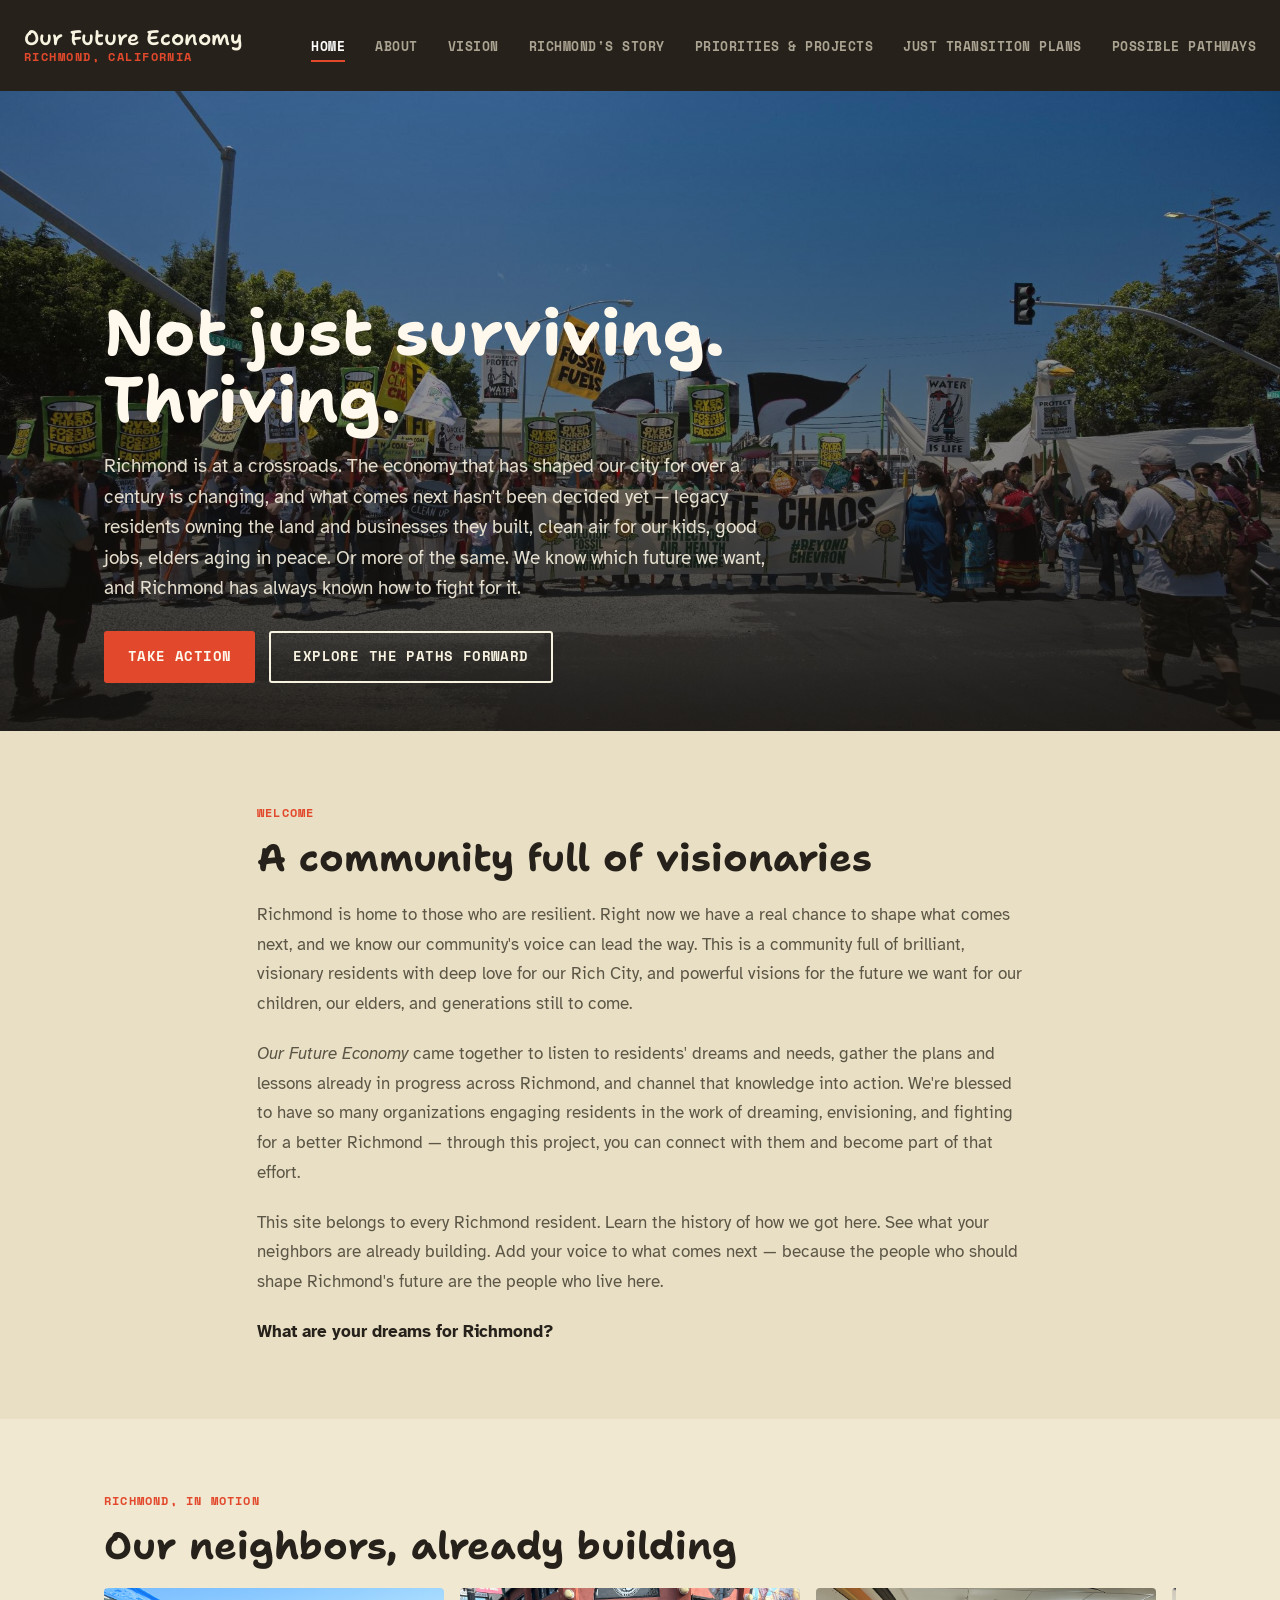
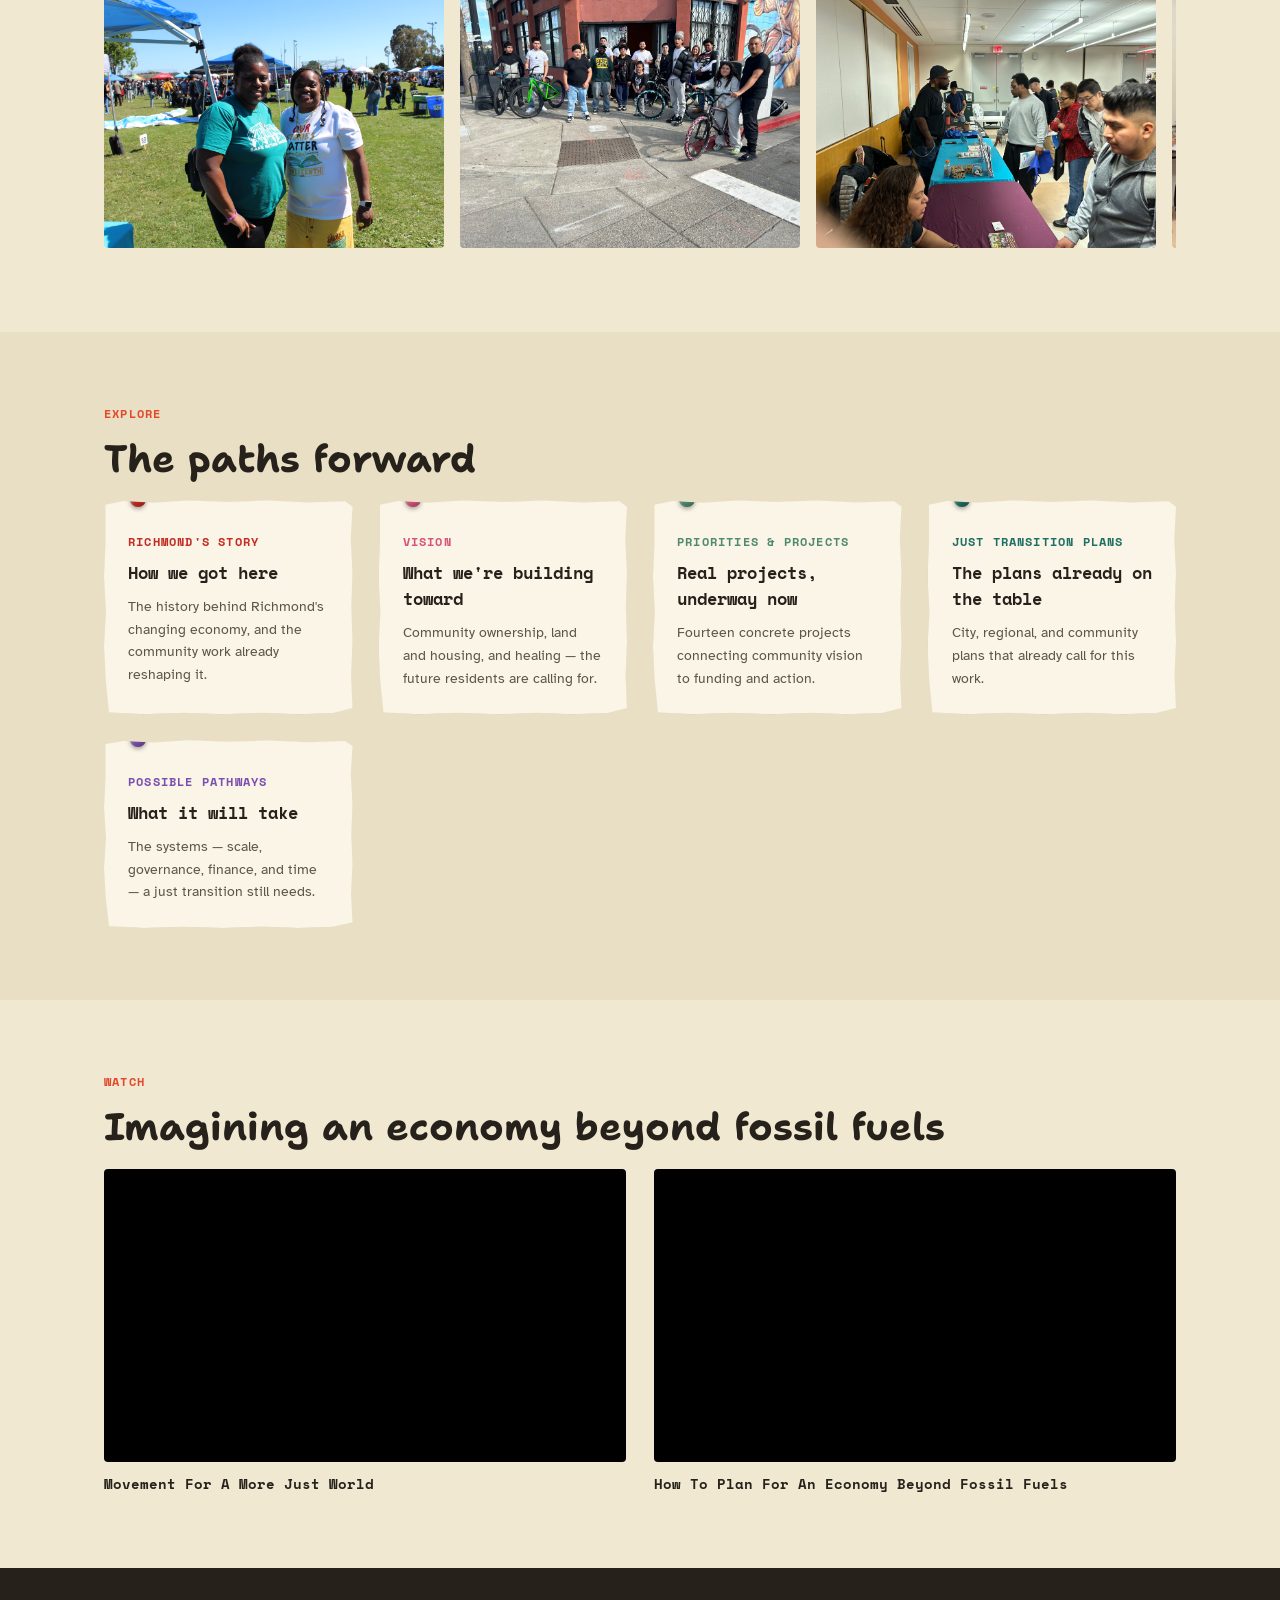
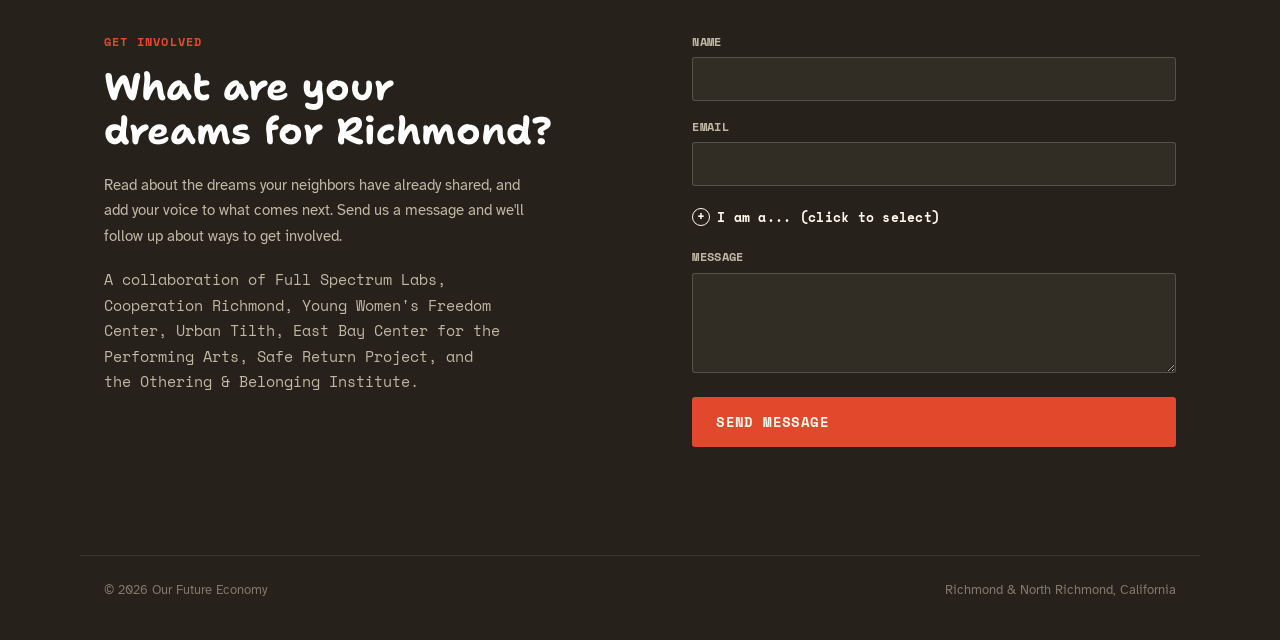
==== commit 68ec2c8a: "tier 1 edits" ====
--- a/index.html
+++ b/index.html
@@ -22,8 +22,8 @@
     <ul class="nav-links" id="primary-nav">
       <li><a href="index.html" aria-current="page">Home</a></li>
       <li><a href="about.html">About</a></li>
+      <li><a href="vision.html">Vision</a></li>
       <li><a href="richmonds-story.html">Richmond's Story</a></li>
-      <li><a href="vision.html">Vision</a></li>
       <li><a href="priorities-projects.html">Priorities &amp; Projects</a></li>
       <li><a href="just-transition-plans.html">Just Transition Plans</a></li>
       <li><a href="possible-pathways.html">Possible Pathways</a></li>
@@ -155,6 +155,24 @@
         <input id="f-email" name="email" type="email" autocomplete="email" required>
       </div>
       <div class="field">
+        <details class="disclosure">
+          <summary>I am a... (click to select)</summary>
+          <div class="disclosure-body">
+            <div class="checkbox-grid">
+              <label><input type="checkbox" name="audience" value="Richmond resident who wants to get involved"> Richmond resident who wants to get involved</label>
+              <label><input type="checkbox" name="audience" value="Richmond resident with a question or comment"> Richmond resident with a question or comment</label>
+              <label><input type="checkbox" name="audience" value="Business or organization interested in partnering"> Business or organization interested in partnering</label>
+              <label><input type="checkbox" name="audience" value="Nonprofit or community group looking to collaborate"> Nonprofit or community group looking to collaborate</label>
+              <label><input type="checkbox" name="audience" value="Government or agency staff"> Government or agency staff</label>
+              <label><input type="checkbox" name="audience" value="Researcher or student"> Researcher or student</label>
+              <label><input type="checkbox" name="audience" value="Donor or funder who wants to learn more"> Donor or funder who wants to learn more</label>
+              <label><input type="checkbox" name="audience" value="Media or press inquiry"> Media or press inquiry</label>
+              <label><input type="checkbox" name="audience" value="Something else"> Something else</label>
+            </div>
+          </div>
+        </details>
+      </div>
+      <div class="field">
         <label for="f-message">Message</label>
         <textarea id="f-message" name="message" required></textarea>
       </div>
--- a/css/style.css
+++ b/css/style.css
@@ -646,7 +646,7 @@
 /* ---------------- Bio cards ---------------- */
 .bio-grid{
   display:grid;
-  grid-template-columns:repeat(auto-fit, minmax(280px, 1fr));
+  grid-template-columns:repeat(auto-fill, minmax(280px, 340px));
   gap:24px;
 }
 .bio-card{
@@ -1019,6 +1019,18 @@
   position:sticky;
   top:96px;
 }
+.vision-theme-media-photo{
+  border:0;
+  background:none;
+  padding:0;
+  overflow:hidden;
+}
+.vision-theme-media-photo img{
+  width:100%;
+  height:100%;
+  object-fit:cover;
+  display:block;
+}
 .vision-theme-body .lede-copy{ max-width:66ch; }
 
 .related-projects{
@@ -1195,6 +1207,37 @@
   background:#f1e8d21a;
 }
 .field textarea{ resize:vertical; min-height:100px; }
+.contact-form details.disclosure{ margin-top:0; }
+.contact-form details.disclosure > summary{
+  color:#fff8ec;
+  transition:color .15s ease;
+}
+.contact-form details.disclosure > summary::before{
+  border-color:#fff8ec;
+  transition:border-color .15s ease;
+}
+.contact-form details.disclosure > summary:hover{
+  color:var(--accent);
+}
+.contact-form details.disclosure > summary:hover::before{
+  border-color:var(--accent);
+}
+.contact-form details.disclosure .disclosure-body{
+  border-top:1px solid #f1e8d21a;
+}
+.contact-form .checkbox-grid label{
+  font-family:var(--font-body);
+  font-size:14.5px;
+  font-weight:400;
+  text-transform:none;
+  letter-spacing:normal;
+  color:#fff8ec;
+}
+.contact-form .checkbox-grid input[type="checkbox"]{
+  accent-color:var(--accent);
+  border:1px solid #f1e8d233;
+  background:#f1e8d20d;
+}
 .form-status{
   font-family:var(--font-record);
   font-size:13px;
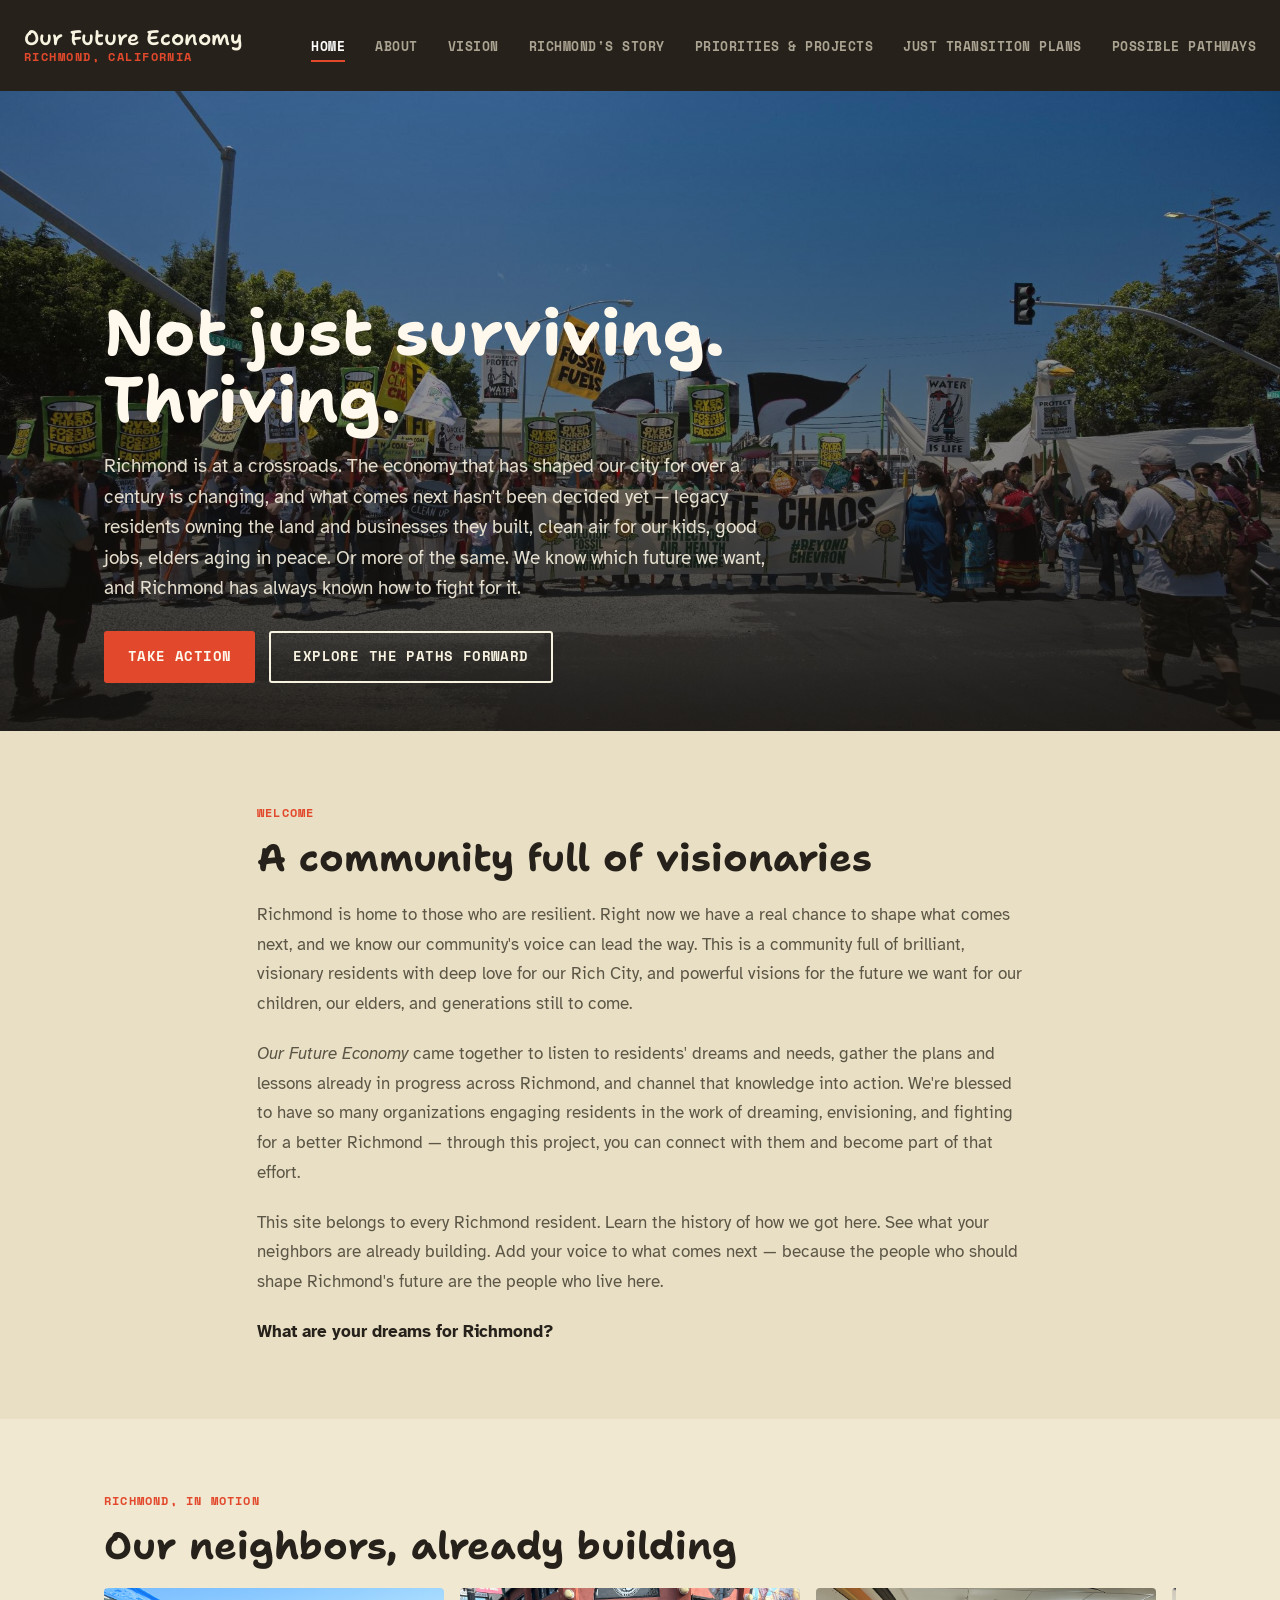
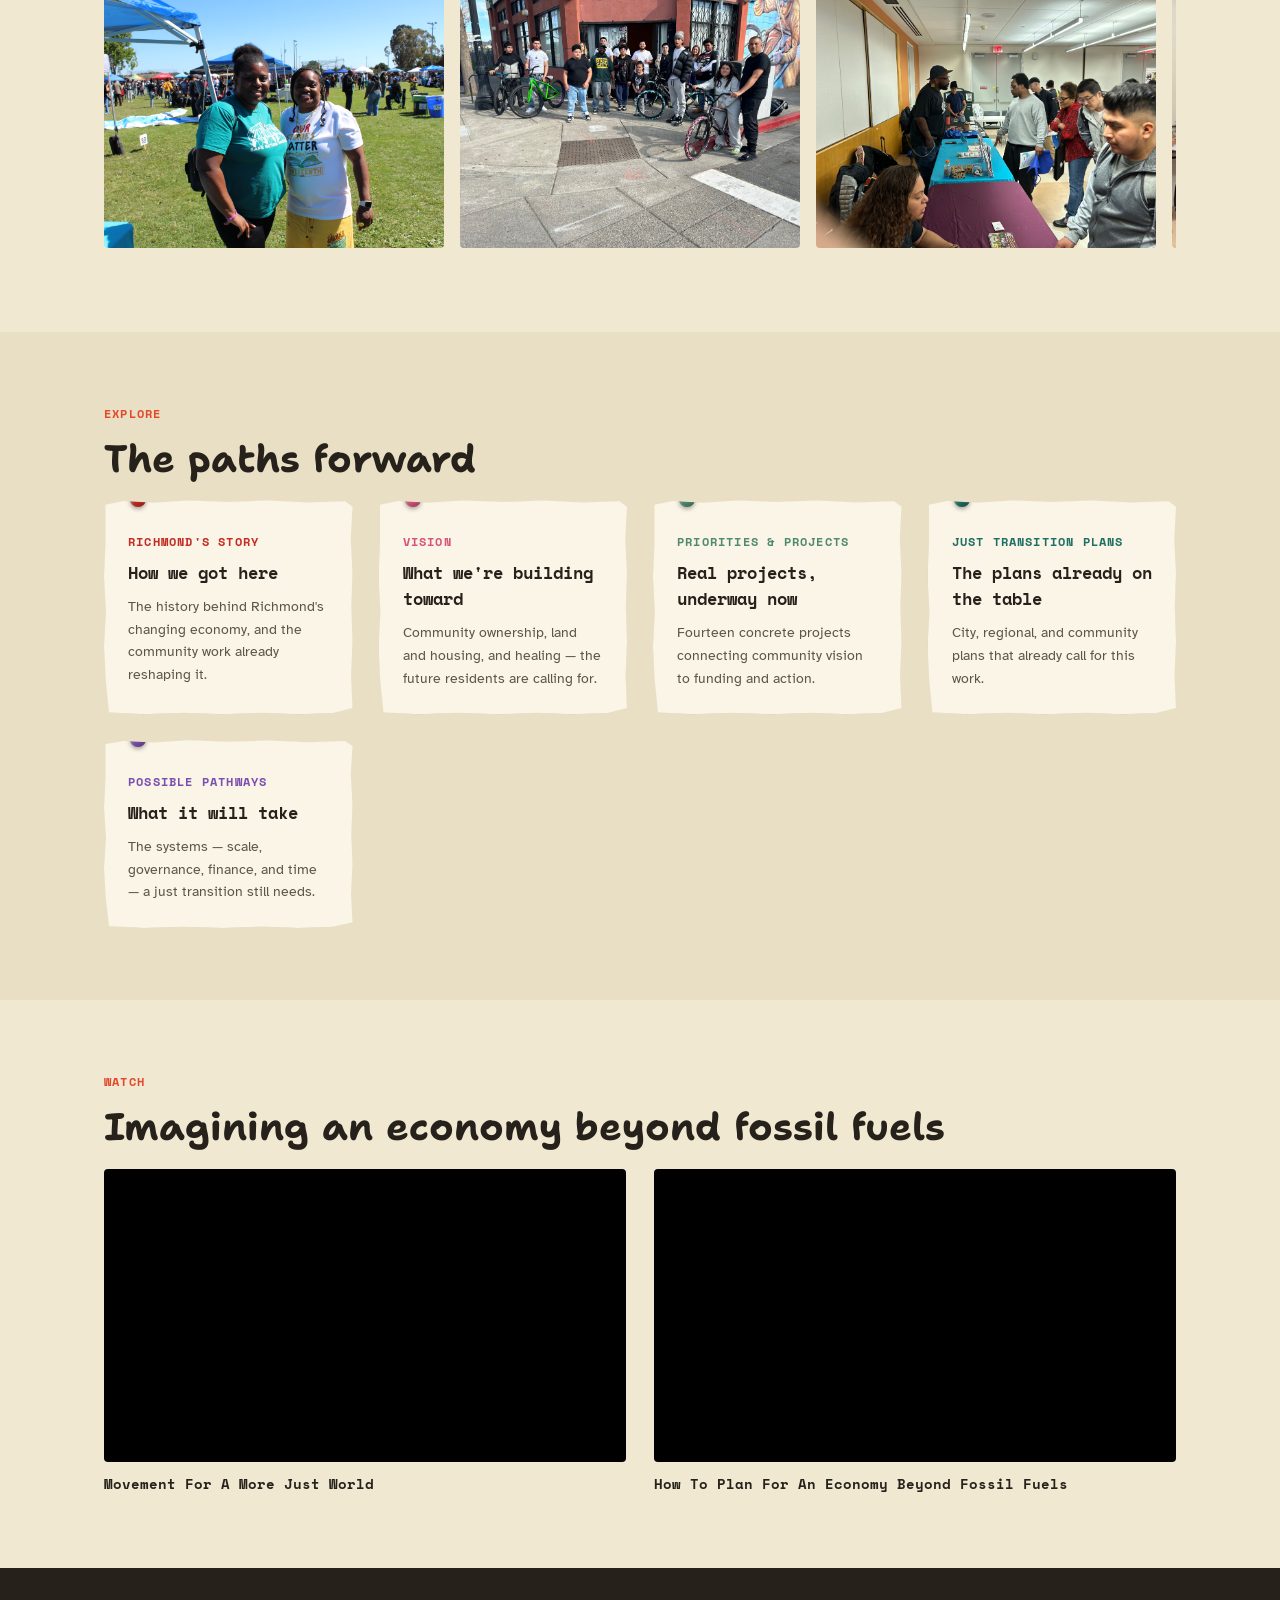
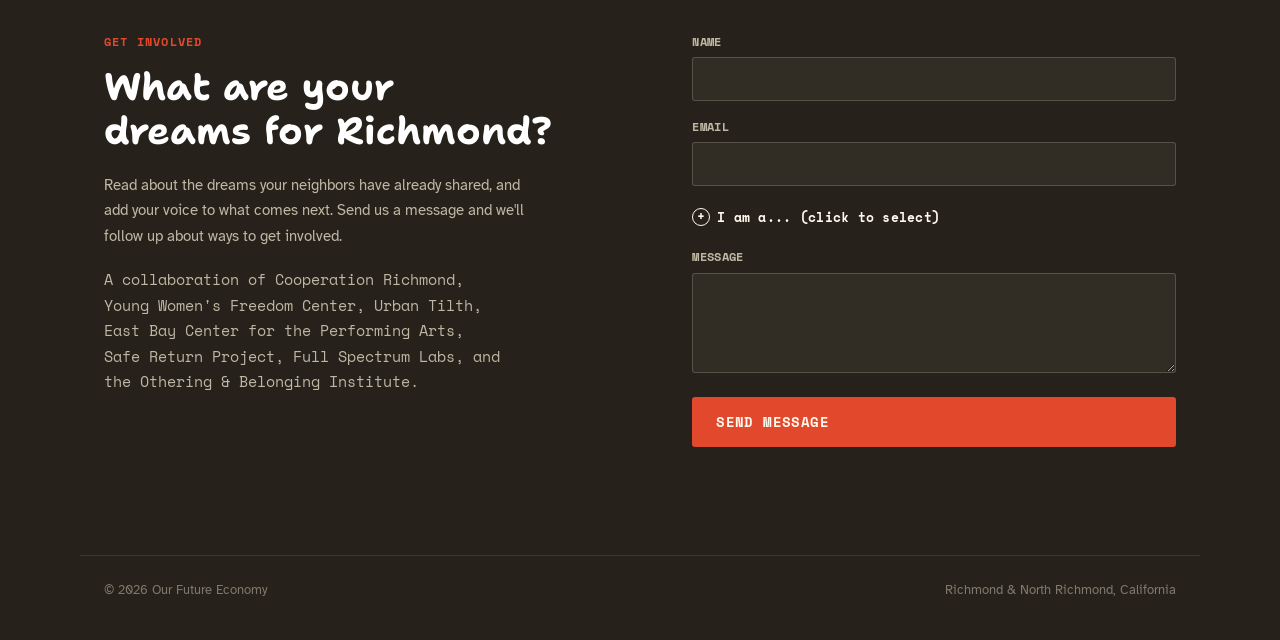
==== commit 738c31df: "added sidebar navigation to about page" ====
--- a/index.html
+++ b/index.html
@@ -143,7 +143,7 @@
       <div class="eyebrow">Get involved</div>
       <h2>What are your dreams for Richmond?</h2>
       <p>Read about the dreams your neighbors have already shared, and add your voice to what comes next. Send us a message and we'll follow up about ways to get involved.</p>
-      <p class="footer-orgs">A collaboration of Full Spectrum Labs, Cooperation Richmond, Young Women's Freedom Center, Urban Tilth, East Bay Center for the Performing Arts, Safe Return Project, and the Othering &amp; Belonging Institute.</p>
+      <p class="footer-orgs">A collaboration of Cooperation Richmond, Young Women's Freedom Center, Urban Tilth, East Bay Center for the Performing Arts, Safe Return Project, Full Spectrum Labs, and the Othering &amp; Belonging Institute.</p>
     </div>
     <form class="contact-form" id="contact-form">
       <div class="field">
--- a/css/style.css
+++ b/css/style.css
@@ -242,6 +242,71 @@
   }
   .nav-dropdown-toggle{ width:100%; justify-content:space-between; padding-right:2px; }
   .nav-dropdown-menu a{ padding:8px 0; }
+}
+
+/* ---------------- Page sidebar TOC (overlay) ----------------
+   Sections stay exactly as full-bleed as they are everywhere else on the
+   site; each one just reserves an empty strip of padding on its right edge
+   for the sidebar to occupy, so the section's own background still paints
+   underneath it — the sidebar overlays whatever color is currently in view
+   rather than sitting on a background column of its own. */
+@media (min-width:1360px){
+  body.has-sidebar-toc .nav-dropdown{ display:none; }
+
+  body.has-sidebar-toc main > section:not(.page-header){
+    padding-right:50px;
+  }
+
+  .page-toc-sidebar{
+    position:sticky;
+    top:150px;
+    height:0;
+    overflow:visible;
+    width:190px;
+    margin-left:auto;
+    margin-right:24px;
+  }
+  .page-toc-sidebar-inner{
+    box-sizing:border-box;
+    width:100%;
+    background:rgba(250,245,231,.75);
+    border:1px solid rgba(38,34,27,.08);
+    border-radius:6px;
+    padding:16px;
+    max-height:calc(100vh - 160px);
+    overflow-y:auto;
+  }
+  .page-toc-sidebar-eyebrow{
+    font-family:var(--font-record);
+    font-size:10.5px;
+    font-weight:700;
+    letter-spacing:.1em;
+    text-transform:uppercase;
+    color:var(--sub);
+    margin:0 0 12px;
+  }
+  .page-toc-sidebar-list{ list-style:none; margin:0; padding:0; }
+  .page-toc-sidebar-list a{
+    display:block;
+    padding:7px 0 7px 14px;
+    font-family:var(--font-body);
+    font-size:14px;
+    line-height:1.4;
+    color:var(--ink);
+    text-decoration:none;
+    border-left:2px solid var(--line);
+    transition:color .15s ease, background-color .15s ease, border-left-color .15s ease;
+  }
+  .page-toc-sidebar-list a:hover{
+    color:var(--accent);
+    background:var(--paper-well);
+    border-left-color:var(--accent);
+  }
+  .page-toc-sidebar-list a.is-active{
+    color:var(--accent);
+    font-weight:700;
+    border-left-color:var(--accent);
+  }
 }
 
 /* ---------------- Buttons ---------------- */
